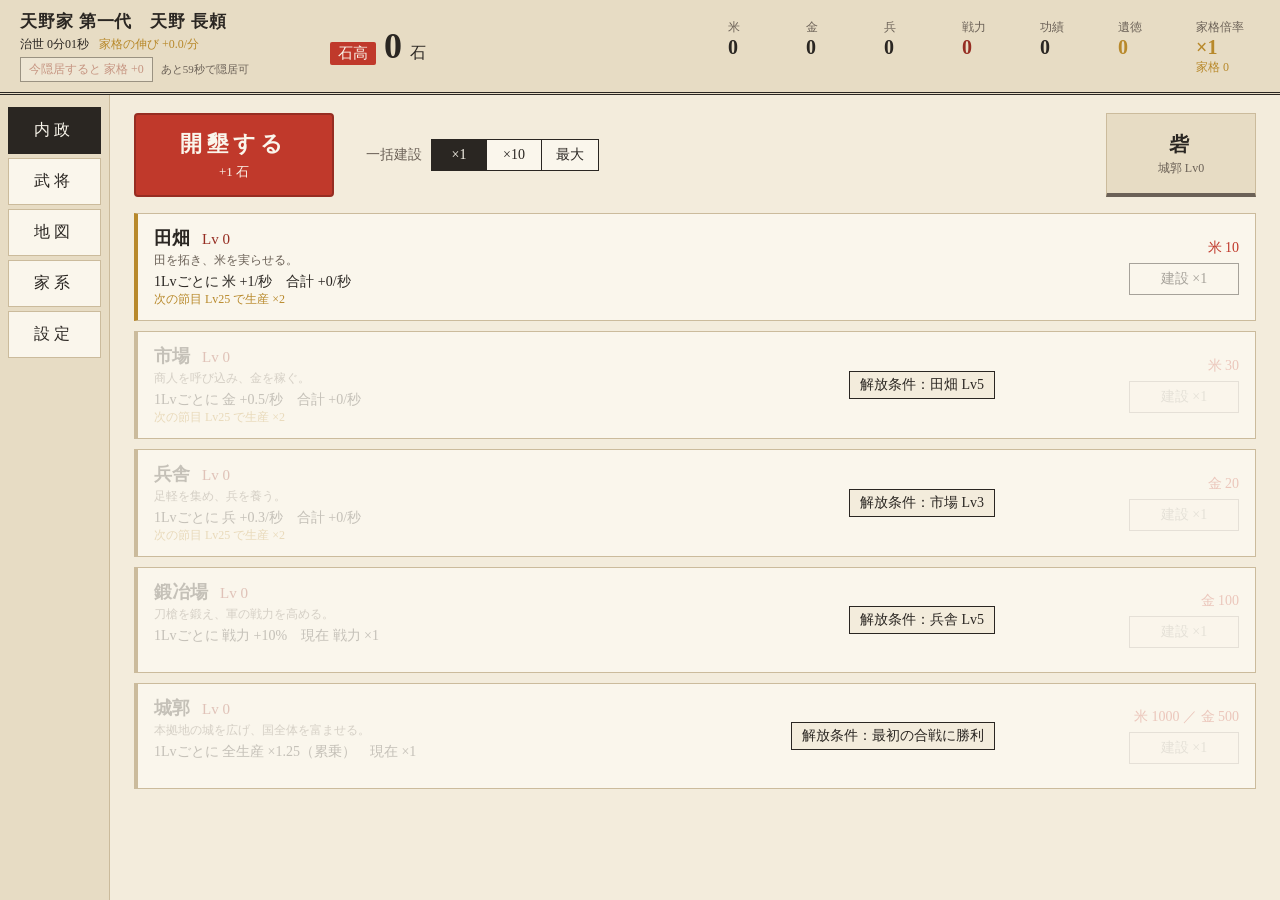
==== index.html @ 06a8c5bd "ステップ4c：遺徳と家訓ツリー、セーブの書き出し・読み込み - 戦の勝利で遺徳が貯まる（城を落とす・防衛に成功・ボスを倒す。秘伝の書で ×1.5） - 家訓16種（内政・軍事・人材・家督・自動化・軍略" ====
<!DOCTYPE html>
<html lang="ja">
<head>
  <meta charset="UTF-8">
  <meta name="viewport" content="width=device-width, initial-scale=1">
  <title>戦国インクリメンタル</title>
  <link rel="stylesheet" href="css/style.css">
</head>
<body>
  <header id="header">
    <div class="header-house">
      <div class="house-line">
        <span id="house-title" class="house-title"></span>
        <span id="lord-trait" class="lord-trait"></span>
      </div>
      <div class="reign-line">
        <span id="reign-text" class="reign-text"></span>
        <span id="growth-text" class="growth-text"></span>
      </div>
      <div class="retire-line">
        <button id="retire-button" class="btn btn-small retire-button">隠居する</button>
        <span id="retire-chance" class="retire-chance hidden">隠居の好機</span>
        <span id="save-status" class="save-status"></span>
      </div>
    </div>

    <div class="header-kokudaka">
      <span class="label">石高</span>
      <span id="kokudaka-value" class="kokudaka-value">0</span>
      <span class="unit">石</span>
    </div>

    <div class="header-resources">
      <div class="res" data-res="rice">
        <span class="res-name">米</span>
        <span class="res-value" id="res-rice">0</span>
        <span class="res-rate" id="rate-rice"></span>
      </div>
      <div class="res" data-res="gold">
        <span class="res-name">金</span>
        <span class="res-value" id="res-gold">0</span>
        <span class="res-rate" id="rate-gold"></span>
      </div>
      <div class="res" data-res="troops">
        <span class="res-name">兵</span>
        <span class="res-value" id="res-troops">0</span>
        <span class="res-rate" id="rate-troops"></span>
      </div>
      <div class="res" data-res="power">
        <span class="res-name">戦力</span>
        <span class="res-value" id="power-value">0</span>
      </div>
      <div class="res" data-res="merit">
        <span class="res-name">功績</span>
        <span class="res-value" id="merit-value">0</span>
      </div>
      <div class="res" data-res="virtue" title="戦の勝利で貯まる。家系タブの家訓に使う">
        <span class="res-name">遺徳</span>
        <span class="res-value" id="virtue-value">0</span>
      </div>
      <div class="res" data-res="prestige">
        <span class="res-name">家格倍率</span>
        <span class="res-value" id="prestige-value">×1</span>
        <span class="res-rate" id="prestige-total"></span>
      </div>
    </div>
  </header>

  <!-- 侵攻の警告（どのタブでも表示。押すと地図へ） -->
  <div id="invasion-alert" class="invasion-alert hidden" role="alert">
    <span id="invasion-alert-text"></span>
    <span class="invasion-alert-go">地図を開く ›</span>
  </div>

  <div id="layout">
    <nav id="tabs">
      <button class="tab active" data-tab="domestic">内政</button>
      <button class="tab" data-tab="generals">武将</button>
      <button class="tab" data-tab="map">地図</button>
      <button class="tab" data-tab="lineage">家系</button>
      <button class="tab" data-tab="settings">設定</button>
    </nav>

    <main id="main">
      <section id="tab-domestic" class="tab-panel active">
        <div class="domestic-top">
          <div class="click-area">
            <button id="click-button" class="click-button">
              <span class="click-label">開墾する</span>
              <span id="click-amount" class="click-amount"></span>
            </button>
          </div>
          <div class="bulk-area">
            <span class="bulk-label">一括建設</span>
            <div id="bulk-buttons" class="bulk-buttons"></div>
            <label id="auto-build" class="auto-build hidden">
              <input type="checkbox" id="auto-build-check"> 自動普請
            </label>
          </div>
          <!-- 城の画像（ステップ6で画像に差し替え。今はダミー） -->
          <div id="castle-image" class="castle-image" data-look="0">
            <span id="castle-look" class="castle-look">砦</span>
            <span id="castle-level" class="castle-level">城郭 Lv0</span>
          </div>
        </div>
        <div id="facility-list" class="facility-list"></div>
      </section>

      <section id="tab-generals" class="tab-panel">
        <div class="generals-top">
          <div class="recruit-area">
            <button id="recruit-button" class="btn recruit-button">武将を登用する</button>
            <div id="recruit-cost" class="recruit-cost"></div>
          </div>
          <div class="generals-summary">
            <div>配下 <span id="general-count">0</span>人（内政担当 <span id="domestic-count">0</span>人）</div>
            <div>内政補正 <span id="domestic-mult" class="domestic-mult">×1</span><span class="note">（米・金・兵の生産すべてにかかる）</span></div>
          </div>
        </div>
        <div id="general-list" class="general-list"></div>
        <div id="general-empty" class="general-empty">まだ武将がいません。金を貯めて登用しましょう。</div>
      </section>

      <section id="tab-map" class="tab-panel">
        <div class="map-layout">
          <div class="map-column">
            <div class="map-header">
              <span id="map-title" class="map-title"></span>
              <span id="map-hint" class="map-hint"></span>
              <span id="heirloom-line" class="heirloom-line"></span>
            </div>
            <div class="map-frame">
              <svg id="map-svg" class="map-svg" xmlns="http://www.w3.org/2000/svg"></svg>
            </div>
            <div id="far-powers" class="far-powers"></div>
            <div id="pacified-maps" class="pacified-maps hidden"></div>
          </div>

          <aside class="map-side">
            <div id="battle-list" class="battle-list"></div>

            <h3>部隊編成</h3>
            <div class="side-row"><span id="origin-label">本拠地の待機兵</span> <span id="standby-troops" class="side-value">0</span> 人</div>
            <div class="side-row">
              <label for="form-troops">兵数</label>
              <span id="form-troops-value" class="side-value">0</span> 人
            </div>
            <input type="range" id="form-troops" class="form-troops" min="0" max="0" step="1" value="0">
            <div class="form-quick">
              <button class="btn btn-small" data-ratio="0.25">1/4</button>
              <button class="btn btn-small" data-ratio="0.5">半数</button>
              <button class="btn btn-small" data-ratio="1">全軍</button>
            </div>
            <div class="side-row">
              <label for="form-general">武将</label>
              <select id="form-general" class="form-general"></select>
            </div>
            <div class="side-row">部隊の戦力 <span id="form-power" class="side-value power-text">0</span></div>
            <div id="order-status" class="order-status"></div>
            <button id="order-cancel" class="btn btn-small">選択を取り消す</button>

            <div id="recover-box" class="recover-box hidden">
              <h3>旧領</h3>
              <div id="recover-info" class="note"></div>
              <button id="recover-button" class="btn recover-button">旧領を一括回復</button>
            </div>

            <h3>出陣中の部隊 <span id="unit-count" class="unit-count"></span></h3>
            <div id="unit-list" class="unit-list"></div>
            <div id="unit-empty" class="note">出陣中の部隊はありません。</div>
          </aside>
        </div>
      </section>

      <section id="tab-lineage" class="tab-panel">
        <div class="lineage-top">
          <div class="lineage-stat">
            <span class="label">累計家格</span>
            <span id="lineage-prestige" class="lineage-big">0</span>
          </div>
          <div class="lineage-stat">
            <span class="label">家格倍率</span>
            <span id="lineage-mult" class="lineage-big">×1</span>
            <span class="note">（全生産にかかる）</span>
          </div>
          <div class="lineage-stat">
            <span class="label">今継承すると</span>
            <span id="lineage-gain" class="lineage-big">家格 +0</span>
          </div>
          <div class="lineage-stat">
            <span class="label">遺徳の残り</span>
            <span id="lineage-virtue" class="lineage-big">0</span>
            <button id="open-precepts" class="btn precept-open">家訓を開く</button>
          </div>
        </div>

        <h3>歴代当主</h3>
        <table class="lineage-table">
          <thead>
            <tr><th>代</th><th>当主</th><th>特性</th><th>その代の石高</th><th>得た家格</th><th>得た遺徳</th><th>治世</th></tr>
          </thead>
          <tbody id="lineage-rows"></tbody>
        </table>

        <h3>家宝</h3>
        <div id="heirloom-list" class="heirloom-list"></div>
      </section>

      <section id="tab-settings" class="tab-panel">
        <h2>設定</h2>
        <div class="settings-row">
          <button id="save-button" class="btn">今すぐセーブ</button>
          <span class="note">10秒ごとに自動でセーブされます。</span>
        </div>
        <div class="settings-row">
          <button id="reset-button" class="btn btn-danger">データ削除</button>
          <span class="note">セーブデータを消して最初からやり直します。</span>
        </div>

        <h3 class="settings-heading">セーブの書き出し・読み込み</h3>
        <div class="note">別のPCへ移すときは、ここで書き出した文字列を、移した先の「読み込み」に貼り付けてください。</div>
        <div class="transfer">
          <div class="transfer-col">
            <div class="settings-row">
              <button id="export-button" class="btn">書き出す</button>
              <button id="export-copy" class="btn" disabled>コピー</button>
              <span id="export-status" class="note"></span>
            </div>
            <textarea id="export-text" class="save-text" readonly placeholder="「書き出す」を押すと、ここにセーブの文字列が出ます"></textarea>
          </div>
          <div class="transfer-col">
            <div class="settings-row">
              <button id="import-button" class="btn">読み込む</button>
              <span id="import-status" class="note"></span>
            </div>
            <textarea id="import-text" class="save-text" placeholder="書き出した文字列をここに貼り付けて「読み込む」を押してください（今の進行は上書きされます）"></textarea>
          </div>
        </div>
        <div id="dev-tools" class="dev-tools hidden">
          <h3>開発用</h3>
          <div class="settings-row">
            <button id="dev-reset-map" class="btn">地図をリセット</button>
            <span class="note">敵城をすべて元に戻します。施設・資源・武将はそのままで、守備兵と出陣中の兵は本拠地の待機兵に戻ります。</span>
          </div>
          <div class="settings-row">
            <button id="dev-allow-retire" class="btn">すぐ隠居できるようにする</button>
            <span class="note">治世を60秒まで進めます（家督継承をすぐ試すためのボタンです）。</span>
          </div>
          <div class="settings-row">
            <button id="dev-clear-stage" class="btn">次の段階へ</button>
            <span class="note">今の段階のボスを倒したことにします（家宝も手に入ります）。</span>
          </div>
          <div class="settings-row">
            <button id="dev-add-virtue" class="btn">遺徳 +100</button>
            <span class="note">家訓をすぐ試すためのボタンです。</span>
          </div>
          <div class="settings-row">
            <button id="dev-invade" class="btn">今すぐ侵攻させる</button>
            <span id="dev-invade-note" class="note">次の侵攻を待たずに、敵を攻めてこさせます。</span>
          </div>
        </div>
      </section>
    </main>
  </div>

  <!-- 合戦結果 -->
  <div id="result-modal" class="modal hidden">
    <div class="modal-box">
      <div id="result-image" class="battle-image large">合戦</div>
      <h2 id="result-title" class="result-title"></h2>
      <div id="result-body" class="result-body"></div>
      <button id="result-close" class="btn result-close">閉じる</button>
    </div>
  </div>

  <!-- 家訓（家系タブから開く。継承画面では継承の中に同じものを出す） -->
  <div id="precept-modal" class="modal hidden">
    <div class="modal-box precept-box">
      <h2 class="succession-title">家訓</h2>
      <div id="precept-body"></div>
      <div class="precept-foot"><button id="precept-close" class="btn">閉じる</button></div>
    </div>
  </div>

  <!-- 家督継承 -->
  <div id="succession-modal" class="modal succession hidden">
    <div class="modal-box succession-box">
      <div id="succession-body"></div>
    </div>
  </div>

  <script src="js/config.js"></script>
  <script src="js/data.js"></script>
  <script src="js/format.js"></script>
  <script src="js/state.js"></script>
  <script src="js/systems.js"></script>
  <script src="js/ui.js"></script>
  <script src="js/main.js"></script>
</body>
</html>
---- css/style.css ----
:root {
  --paper: #f3ecdc;        /* 生成り */
  --paper-dark: #e7dcc4;
  --paper-light: #faf6ec;
  --ink: #2a2622;          /* 墨 */
  --ink-soft: #6b6157;
  --vermilion: #c0392b;    /* 朱 */
  --vermilion-dark: #962d22;
  --gold: #b8892b;         /* 金 */
  --line: #cbbb9c;
  --font: "Yu Mincho", "YuMincho", "Hiragino Mincho ProN", "Hiragino Mincho Pro", serif;
}

* { box-sizing: border-box; }

html, body {
  margin: 0;
  height: 100%;
}

body {
  min-width: 1024px;
  min-height: 600px;
  background: var(--paper);
  color: var(--ink);
  font-family: var(--font);
  font-size: 15px;
  display: flex;
  flex-direction: column;
  overflow: hidden;
  user-select: none;
}

button {
  font-family: inherit;
  color: inherit;
}

/* ---- ヘッダー ---- */
#header {
  display: flex;
  align-items: center;
  gap: 20px;
  padding: 10px 20px;
  background: var(--paper-dark);
  border-bottom: 3px double var(--ink);
  flex-shrink: 0;
}

.header-house { width: 290px; flex-shrink: 0; }
.house-line { display: flex; align-items: baseline; gap: 6px; white-space: nowrap; }
.house-title { font-size: 17px; font-weight: bold; letter-spacing: 0.05em; }
.lord-trait {
  font-size: 11px;
  padding: 1px 6px;
  background: var(--gold);
  color: var(--paper-light);
}
.lord-trait.hidden { display: none; }
.reign-line { display: flex; align-items: baseline; gap: 10px; margin: 3px 0 4px; font-size: 12px; white-space: nowrap; }
.reign-text { font-variant-numeric: tabular-nums; }
.growth-text { color: var(--gold); font-variant-numeric: tabular-nums; }
.retire-line { display: flex; align-items: center; gap: 8px; }
.retire-button { border-color: var(--vermilion-dark); color: var(--vermilion-dark); }
.retire-button:disabled { opacity: 0.55; }
/* 隠居の好機：金色に光らせる（光の層の opacity だけを点滅させる） */
.retire-button { position: relative; }
.retire-button.chance {
  background: var(--gold);
  border-color: var(--gold);
  color: var(--paper-light);
}
.retire-button.chance::after {
  content: '';
  position: absolute;
  inset: -2px;
  box-shadow: 0 0 10px 3px rgba(184, 137, 43, 0.9);
  pointer-events: none;
  animation: chance-glow 1s ease-in-out infinite alternate;
}
@keyframes chance-glow {
  from { opacity: 0.2; }
  to { opacity: 1; }
}
.retire-chance { font-size: 11px; color: var(--ink-soft); white-space: nowrap; }
.retire-chance.is-chance { color: var(--gold); font-weight: bold; font-size: 12px; }
.retire-chance.hidden { display: none; }
.save-status { font-size: 11px; color: var(--ink-soft); white-space: nowrap; }

.header-kokudaka {
  display: flex;
  align-items: baseline;
  gap: 8px;
  min-width: 180px;
}
.header-kokudaka .label {
  font-size: 15px;
  color: var(--paper-light);
  background: var(--vermilion);
  padding: 2px 8px;
  border-radius: 2px;
}
.kokudaka-value {
  font-size: 36px;
  font-weight: bold;
  color: var(--ink);
  font-variant-numeric: tabular-nums;
}
.header-kokudaka .unit { font-size: 16px; }

.header-resources {
  display: flex;
  gap: 14px;
  margin-left: auto;
}
.res {
  display: flex;
  flex-direction: column;
  min-width: 64px;
}
.res[data-res="prestige"] .res-value { color: var(--gold); }
.res[data-res="virtue"] .res-value { color: var(--gold); }
.res-name { font-size: 12px; color: var(--ink-soft); }
.res-value { font-size: 20px; font-weight: bold; font-variant-numeric: tabular-nums; }
.res-rate { font-size: 12px; color: var(--gold); height: 15px; }
.res[data-res="power"] .res-value { color: var(--vermilion-dark); }

/* ---- レイアウト ---- */
#layout {
  display: flex;
  flex: 1;
  min-height: 0;
}

#tabs {
  width: 110px;
  flex-shrink: 0;
  display: flex;
  flex-direction: column;
  gap: 4px;
  padding: 12px 8px;
  border-right: 1px solid var(--line);
  background: var(--paper-dark);
}

.tab {
  padding: 12px 0;
  font-size: 16px;
  letter-spacing: 0.3em;
  border: 1px solid var(--line);
  background: var(--paper-light);
  cursor: pointer;
}
.tab:hover:not(:disabled) { border-color: var(--ink); }
.tab.active {
  background: var(--ink);
  color: var(--paper-light);
  border-color: var(--ink);
}
.tab:disabled { opacity: 0.4; cursor: default; }

#main {
  flex: 1;
  overflow-y: auto;
  padding: 18px 24px;
}

.tab-panel { display: none; }
.tab-panel.active { display: block; }

/* ---- 共通ボタン ---- */
.btn {
  padding: 6px 14px;
  border: 1px solid var(--ink);
  background: var(--paper-light);
  cursor: pointer;
  font-size: 14px;
}
.btn:hover:not(:disabled) { background: #fff; }
.btn:disabled { opacity: 0.4; cursor: default; }
.btn-danger { border-color: var(--vermilion); color: var(--vermilion); }

/* ---- 内政 ---- */
.domestic-top {
  display: flex;
  align-items: center;
  gap: 32px;
  margin-bottom: 16px;
}

.click-button {
  position: relative;
  width: 200px;
  height: 84px;
  border: 2px solid var(--vermilion-dark);
  background: var(--vermilion);
  color: var(--paper-light);
  border-radius: 4px;
  cursor: pointer;
  display: flex;
  flex-direction: column;
  align-items: center;
  justify-content: center;
  gap: 4px;
  transition: transform 0.05s;
}
.click-button:active { transform: scale(0.96); }
.click-label { font-size: 22px; font-weight: bold; letter-spacing: 0.2em; }
.click-amount { font-size: 13px; }

.float-text {
  position: absolute;
  top: 10px;
  color: var(--gold);
  font-weight: bold;
  font-size: 18px;
  pointer-events: none;
  text-shadow: 0 0 2px var(--paper-light);
  animation: float-up 0.8s ease-out forwards;
}
@keyframes float-up {
  from { transform: translateY(0); opacity: 1; }
  to { transform: translateY(-50px); opacity: 0; }
}

.bulk-area { display: flex; align-items: center; gap: 10px; }
.bulk-label { font-size: 14px; color: var(--ink-soft); }
.bulk-buttons { display: flex; }
.bulk-button { min-width: 56px; margin-left: -1px; }
.bulk-button.active { background: var(--ink); color: var(--paper-light); }

.facility-list {
  display: flex;
  flex-direction: column;
  gap: 10px;
}

.facility {
  position: relative;
  display: flex;
  align-items: center;
  gap: 16px;
  padding: 12px 16px;
  background: var(--paper-light);
  border: 1px solid var(--line);
  border-left: 4px solid var(--gold);
}

.facility-info { flex: 1; min-width: 0; }
.facility-head { display: flex; align-items: baseline; gap: 12px; }
.facility-name { font-size: 18px; font-weight: bold; }
.facility-level { font-size: 15px; color: var(--vermilion-dark); }
.facility-desc { font-size: 12px; color: var(--ink-soft); margin: 2px 0 4px; }
.facility-effect { font-size: 14px; }
.facility-milestone { font-size: 12px; color: var(--gold); min-height: 15px; }

.facility-action {
  width: 220px;
  flex-shrink: 0;
  display: flex;
  flex-direction: column;
  align-items: flex-end;
  gap: 6px;
}
.facility-cost { font-size: 14px; font-variant-numeric: tabular-nums; }
.facility-cost.short { color: var(--vermilion); }
.build-button { min-width: 110px; }

.facility-lock { display: none; }
.facility.locked { border-left-color: var(--line); }
.facility.locked > .facility-info,
.facility.locked > .facility-action { opacity: 0.25; }
.facility.locked .facility-lock {
  display: block;
  position: absolute;
  right: 260px;
  top: 50%;
  transform: translateY(-50%);
  font-size: 14px;
  color: var(--ink);
  background: var(--paper);
  border: 1px solid var(--ink);
  padding: 4px 10px;
}

/* ---- 武将 ---- */
.generals-top {
  display: flex;
  align-items: center;
  gap: 32px;
  margin-bottom: 16px;
}
.recruit-area {
  display: flex;
  flex-direction: column;
  align-items: center;
  gap: 6px;
}
.recruit-button {
  width: 200px;
  height: 56px;
  font-size: 18px;
  font-weight: bold;
  letter-spacing: 0.1em;
  border: 2px solid var(--vermilion-dark);
  background: var(--vermilion);
  color: var(--paper-light);
}
.recruit-button:hover:not(:disabled) { background: var(--vermilion-dark); }
.recruit-cost { font-size: 14px; }
.recruit-cost.short { color: var(--vermilion); }

.generals-summary { font-size: 15px; line-height: 1.8; }
.domestic-mult { font-size: 20px; font-weight: bold; color: var(--gold); margin: 0 6px; }

.general-list {
  display: grid;
  grid-template-columns: repeat(auto-fill, minmax(340px, 1fr));
  gap: 10px;
}
.general-empty { color: var(--ink-soft); padding: 20px 0; }
.hidden { display: none; }

.general-card {
  display: flex;
  gap: 12px;
  padding: 10px 12px;
  background: var(--paper-light);
  border: 1px solid var(--line);
  border-left: 4px solid var(--line);
}
.general-card.is-new { animation: card-in 0.3s ease-out; }
@keyframes card-in {
  from { opacity: 0; transform: translateY(6px); }
  to { opacity: 1; transform: translateY(0); }
}
.general-card.rarity-good { border-left-color: var(--gold); }
.general-card.rarity-great { border-left-color: var(--vermilion); background: #fdf3e6; }

.portrait {
  width: 64px;
  height: 80px;
  flex-shrink: 0;
  display: flex;
  align-items: center;
  justify-content: center;
  background: var(--paper-dark);
  border: 1px solid var(--line);
  color: var(--ink-soft);
  font-size: 12px;
}

.general-body { flex: 1; min-width: 0; }
.general-head { display: flex; align-items: baseline; gap: 6px; flex-wrap: wrap; }
.general-name { font-size: 17px; font-weight: bold; }
.epithet { font-size: 13px; color: var(--vermilion-dark); }
.rarity-badge {
  font-size: 11px;
  padding: 1px 6px;
  border: 1px solid var(--ink-soft);
  color: var(--ink-soft);
}
.rarity-good .rarity-badge { border-color: var(--gold); color: var(--paper-light); background: var(--gold); }
.rarity-great .rarity-badge { border-color: var(--vermilion); color: var(--paper-light); background: var(--vermilion); }

.general-stats { display: flex; gap: 12px; margin: 6px 0; font-size: 13px; }
.stat-name { color: var(--ink-soft); margin-right: 3px; }
.stat-value { font-weight: bold; font-variant-numeric: tabular-nums; }
.stat-key .stat-value { color: var(--gold); }

.assign-buttons { display: flex; }
.assign-button { font-size: 13px; padding: 3px 10px; margin-right: -1px; }
.assign-button.active { background: var(--ink); color: var(--paper-light); }
.general-effect { font-size: 12px; color: var(--gold); min-height: 15px; margin-top: 4px; }
.general-option { display: flex; align-items: center; gap: 6px; margin-top: 6px; font-size: 13px; }
.general-option-label { color: var(--ink-soft); flex-shrink: 0; }
.general-select {
  flex: 1;
  min-width: 0;
  font-family: inherit;
  font-size: 13px;
  padding: 2px;
  background: #fff;
  border: 1px solid var(--line);
}
.general-status { font-size: 12px; color: var(--vermilion-dark); }
.general-status:empty { display: none; }

/* ---- 地図 ---- */
:root {
  --ally: #c0392b;         /* 自領：朱 */
  --enemy: #34405a;        /* 敵：藍墨 */
  --fog: #b9b2a3;
  --road: #8a7a5c;
  --river: #a9c3c9;
}

.map-layout {
  display: flex;
  gap: 16px;
  align-items: flex-start;
}
.map-column { flex: 1; min-width: 0; }

.map-header {
  display: flex;
  align-items: baseline;
  gap: 16px;
  margin-bottom: 6px;
}
.map-title { font-size: 18px; font-weight: bold; letter-spacing: 0.1em; }
.map-hint { font-size: 14px; color: var(--vermilion-dark); }
.heirloom-line { margin-left: auto; font-size: 13px; color: var(--gold); font-weight: bold; }

.pacified-maps { display: flex; flex-wrap: wrap; gap: 10px; margin-top: 10px; }
.pacified-maps.hidden, .far-powers.hidden { display: none; }
.pacified-item { width: 180px; }
.pacified-svg {
  display: block;
  width: 100%;
  height: auto;
  background: var(--paper-light);
  border: 1px solid var(--line);
  opacity: 0.85;
}
.pacified-node { fill: var(--ally); stroke: var(--vermilion-dark); stroke-width: 4; }
.pacified-label { font-size: 12px; color: var(--ink-soft); text-align: center; margin-top: 2px; }

.map-frame {
  background: var(--paper-light);
  border: 1px solid var(--line);
  box-shadow: inset 0 0 40px rgba(120, 100, 60, 0.12);
}
.map-svg { display: block; width: 100%; height: auto; }

.river { fill: none; stroke: var(--river); stroke-width: 14; stroke-linecap: round; opacity: 0.6; }
.mountain { fill: #d8ccb2; stroke: #b8a988; stroke-width: 2; }

.road { stroke: var(--road); stroke-width: 5; stroke-linecap: round; }
.road.road-own { stroke: var(--ally); opacity: 0.6; }
.road.road-fog { stroke-dasharray: 6 10; opacity: 0.45; }
.road.hidden { display: none; }

.node { cursor: pointer; }
.node-ring { fill: none; stroke: transparent; stroke-width: 4; }
.node-body { fill: var(--enemy); stroke: var(--ink); stroke-width: 2; }
.node-glyph {
  fill: var(--paper-light);
  font-size: 22px;
  font-weight: bold;
  text-anchor: middle;
  pointer-events: none;
}
.node-label {
  fill: var(--ink);
  font-size: 17px;
  font-weight: bold;
  text-anchor: middle;
  paint-order: stroke;
  stroke: var(--paper-light);
  stroke-width: 4;
  pointer-events: none;
}
.node-sub {
  fill: var(--ink-soft);
  font-size: 14px;
  text-anchor: middle;
  paint-order: stroke;
  stroke: var(--paper-light);
  stroke-width: 4;
  pointer-events: none;
}

.node.own .node-body { fill: var(--ally); stroke: var(--vermilion-dark); }
.node.boss .node-body { stroke: var(--gold); stroke-width: 4; }
.node.boss .node-sub { fill: var(--vermilion-dark); }
.node.fog { cursor: default; }
.node.fog .node-body { fill: var(--fog); stroke: var(--fog); opacity: 0.7; }
.node.fog .node-glyph { fill: #f3efe6; }

.node.origin .node-ring { stroke: var(--gold); }
.node.targetable .node-ring {
  stroke: var(--vermilion);
  stroke-dasharray: 8 6;
  animation: target-blink 1s ease-in-out infinite alternate;
}
@keyframes target-blink {
  from { opacity: 1; }
  to { opacity: 0.25; }
}
.node:not(.fog):hover .node-body { filter: brightness(1.15); }

.map-unit {
  transition: transform 0.1s linear;
  pointer-events: none;
}
.unit-pole { stroke: var(--ink); stroke-width: 2; }
.unit-banner { fill: var(--ally); stroke: var(--vermilion-dark); stroke-width: 1.5; }
.unit-text {
  fill: var(--paper-light);
  font-size: 14px;
  font-weight: bold;
  text-anchor: middle;
}
.unit-dot { fill: var(--ink); }
.map-unit.returning .unit-banner { fill: #8c6f6a; }

.far-powers {
  margin-top: 10px;
  padding: 8px 12px;
  background: #3a3530;
  color: #cfc6b4;
  font-size: 12px;
  line-height: 1.9;
}
.far-row { display: flex; gap: 12px; }
.far-stage { flex-shrink: 0; width: 120px; color: #9d9381; }
.far-list { display: flex; flex-wrap: wrap; gap: 4px 14px; }
.far-item.boss .far-name { color: #d9a25a; }
.far-troops { margin-left: 4px; color: #e7dcc4; font-weight: bold; }

.map-side {
  width: 260px;
  flex-shrink: 0;
  padding: 12px 14px;
  background: var(--paper-light);
  border: 1px solid var(--line);
  font-size: 14px;
}
.map-side h3 {
  margin: 0 0 8px;
  font-size: 15px;
  border-bottom: 1px solid var(--line);
  padding-bottom: 4px;
}
.map-side h3:not(:first-child) { margin-top: 16px; }
.side-row { margin: 6px 0; display: flex; align-items: baseline; gap: 6px; }
.side-value { font-weight: bold; font-size: 16px; font-variant-numeric: tabular-nums; }
.power-text { color: var(--vermilion-dark); }
.form-troops { width: 100%; accent-color: var(--vermilion); }
.form-quick { display: flex; gap: 4px; margin-bottom: 4px; }
.form-general {
  flex: 1;
  min-width: 0;
  font-family: inherit;
  font-size: 13px;
  padding: 2px;
  background: #fff;
  border: 1px solid var(--line);
}
.btn-small { font-size: 12px; padding: 3px 8px; }
.order-status { min-height: 18px; font-size: 13px; color: var(--vermilion-dark); margin: 4px 0; }

.unit-count { font-size: 13px; font-weight: normal; color: var(--ink-soft); }
.unit-list { display: flex; flex-direction: column; gap: 8px; }
.unit-row {
  padding: 6px 8px;
  border: 1px solid var(--line);
  border-left: 3px solid var(--ally);
  background: #fff;
  font-size: 13px;
}
.unit-row-head { display: flex; justify-content: space-between; gap: 6px; }
.unit-row-name { font-weight: bold; }
.unit-row-power { color: var(--vermilion-dark); }
.unit-row-route, .unit-row-leader { color: var(--ink-soft); }
.unit-row-status { margin: 2px 0 4px; }

/* ---- 城の画像（ダミー） ---- */
.castle-image {
  margin-left: auto;
  width: 150px;
  height: 84px;
  display: flex;
  flex-direction: column;
  align-items: center;
  justify-content: center;
  gap: 2px;
  background: var(--paper-dark);
  border: 1px solid var(--line);
  border-bottom: 4px solid var(--ink-soft);
}
.castle-image[data-look="1"] { border-bottom-color: var(--gold); }
.castle-image[data-look="2"] { border-bottom-color: var(--vermilion); }
.castle-image[data-look="3"] { border-bottom-color: var(--vermilion-dark); background: #ecdcc0; }
.castle-look { font-size: 20px; font-weight: bold; letter-spacing: 0.2em; }
.castle-level { font-size: 12px; color: var(--ink-soft); }

/* ---- 攻城戦 ---- */
.node.sieging .node-ring {
  stroke: var(--gold);
  stroke-width: 6;
  animation: target-blink 0.5s ease-in-out infinite alternate;
}

.battle-list { display: flex; flex-direction: column; gap: 8px; }
.battle-list:not(:empty) { margin-bottom: 14px; }
.battle-card {
  padding: 8px 10px;
  background: #fff;
  border: 2px solid var(--vermilion);
}
.battle-card.boss { border-color: var(--gold); }
.battle-head { display: flex; gap: 8px; align-items: center; margin-bottom: 6px; }
.battle-image {
  width: 52px;
  height: 36px;
  flex-shrink: 0;
  display: flex;
  align-items: center;
  justify-content: center;
  background: var(--ink);
  color: var(--paper-light);
  font-size: 12px;
}
.battle-image.large { width: 100%; height: 120px; font-size: 22px; letter-spacing: 0.3em; margin-bottom: 12px; }
.battle-name { font-weight: bold; font-size: 15px; }
.battle-buffs { font-size: 12px; color: var(--vermilion-dark); min-height: 15px; }

.bar-row { display: flex; align-items: center; gap: 6px; margin: 3px 0; font-size: 12px; }
.bar-label { width: 26px; flex-shrink: 0; }
.bar-track { flex: 1; height: 10px; background: var(--paper-dark); overflow: hidden; }
.bar-fill {
  height: 100%;
  transform-origin: left center;
  transition: transform 0.1s linear;
}
.bar-own .bar-fill { background: var(--ally); }
.bar-enemy .bar-fill { background: var(--enemy); }
.bar-value { width: 52px; text-align: right; font-variant-numeric: tabular-nums; font-weight: bold; }

.command-buttons { display: grid; grid-template-columns: repeat(4, 1fr); gap: 4px; margin-top: 6px; }
.command-button { font-size: 12px; padding: 4px 0; }
.command-charge:not(:disabled) { border-color: var(--vermilion); color: var(--vermilion-dark); }
.command-retreat { color: var(--ink-soft); }

.battle-card.battle-defense { border-color: var(--enemy); }
.battle-card.battle-field { border-color: var(--gold); }
.battle-defense .battle-image { background: var(--enemy); }

/* ---- 敵の侵攻 ---- */
.invasion-alert {
  flex-shrink: 0;
  display: flex;
  align-items: center;
  justify-content: center;
  gap: 16px;
  padding: 6px 16px;
  background: var(--vermilion);
  color: var(--paper-light);
  font-size: 15px;
  font-weight: bold;
  letter-spacing: 0.05em;
  cursor: pointer;
  animation: alert-pulse 0.8s ease-in-out infinite alternate;
}
.invasion-alert.hidden { display: none; }
.invasion-alert-go { font-size: 13px; font-weight: normal; opacity: 0.85; }
@keyframes alert-pulse {
  from { opacity: 1; }
  to { opacity: 0.75; }
}

.invasion-arrow {
  stroke: var(--vermilion);
  stroke-width: 6;
  stroke-dasharray: 14 8;
  opacity: 0.8;
  pointer-events: none;
  animation: arrow-flow 0.6s linear infinite;
}
@keyframes arrow-flow {
  from { opacity: 0.9; }
  to { opacity: 0.5; }
}
.invasion-arrowhead { fill: var(--vermilion); }
.invasion-label {
  fill: var(--vermilion-dark);
  font-size: 15px;
  font-weight: bold;
  text-anchor: middle;
  paint-order: stroke;
  stroke: var(--paper-light);
  stroke-width: 4;
  pointer-events: none;
}
.map-invader {
  transition: transform 0.1s linear;
  pointer-events: none;
}
.map-invader .unit-banner { fill: var(--enemy); stroke: var(--ink); }

.node.invaded .node-ring {
  stroke: var(--vermilion);
  stroke-width: 6;
  animation: target-blink 0.4s ease-in-out infinite alternate;
}
.node.reinforce-target .node-ring {
  stroke: var(--gold);
  stroke-dasharray: 4 6;
  animation: target-blink 1s ease-in-out infinite alternate;
}

/* ---- モーダル ---- */
.modal {
  position: fixed;
  inset: 0;
  background: rgba(30, 25, 20, 0.45);
  display: flex;
  align-items: center;
  justify-content: center;
  z-index: 10;
}
.modal.hidden { display: none; }
.modal-box {
  width: 380px;
  padding: 18px 22px;
  background: var(--paper-light);
  border: 3px double var(--ink);
  animation: modal-in 0.2s ease-out;
}
@keyframes modal-in {
  from { opacity: 0; transform: scale(0.95); }
  to { opacity: 1; transform: scale(1); }
}
.result-title { margin: 0 0 10px; font-size: 20px; color: var(--vermilion-dark); }
.modal-box.defeat .result-title { color: var(--enemy); }
.result-row { display: flex; gap: 12px; padding: 3px 0; border-bottom: 1px dotted var(--line); }
.result-key { width: 80px; color: var(--ink-soft); flex-shrink: 0; }
.result-close { display: block; margin: 14px auto 0; min-width: 120px; }

/* ---- 家督継承 ---- */
.modal.succession { z-index: 20; background: rgba(20, 16, 12, 0.7); }
.succession-box { width: 620px; max-width: calc(100vw - 32px); padding: 22px 28px; }
.succession-step { font-size: 12px; color: var(--ink-soft); letter-spacing: 0.2em; margin-bottom: 8px; }
.succession-head { display: flex; gap: 16px; align-items: center; margin-bottom: 10px; }
.succession-gen { font-size: 14px; color: var(--ink-soft); }
.succession-title { margin: 2px 0 10px; font-size: 21px; color: var(--vermilion-dark); }
.succession-rows { margin: 6px 0 10px; }
.succession-rows .result-key { width: 110px; }
.succession-note { margin: 8px 0 14px; }
.succession-next { display: block; margin: 12px auto 0; min-width: 180px; font-size: 15px; padding: 8px 18px;
  border-color: var(--vermilion-dark); background: var(--vermilion); color: var(--paper-light); }
.succession-next:hover:not(:disabled) { background: var(--vermilion-dark); }
.succession-nav { display: flex; justify-content: space-between; align-items: center; margin-top: 12px; }
.succession-nav .succession-next { margin: 0; }
.portrait.large { width: 88px; height: 110px; }

.heir-list { display: grid; grid-template-columns: repeat(auto-fit, minmax(160px, 1fr)); gap: 10px; }
.heir-card {
  display: flex;
  flex-direction: column;
  align-items: center;
  gap: 4px;
  padding: 12px 8px;
  background: #fff;
  border: 2px solid var(--line);
  cursor: pointer;
  font-family: inherit;
  color: inherit;
}
.heir-card:hover { border-color: var(--ink-soft); }
.heir-card.chosen { border-color: var(--vermilion); background: #fdf3e6; }
.heir-card.wise { box-shadow: inset 0 0 0 2px var(--gold); }
.heir-name { font-size: 16px; font-weight: bold; margin-top: 4px; }
.heir-trait { font-size: 14px; color: var(--vermilion-dark); font-weight: bold; }
.heir-desc { font-size: 12px; color: var(--ink-soft); min-height: 32px; text-align: center; }

.ceremony { display: flex; align-items: center; justify-content: center; gap: 18px; margin: 8px 0 14px; }
.ceremony-person { display: flex; flex-direction: column; align-items: center; gap: 6px; }
.ceremony-person.prev { opacity: 0.6; }
.ceremony-caption { font-size: 13px; }
.ceremony-arrow { font-size: 28px; color: var(--gold); }
.ceremony-title { text-align: center; margin: 4px 0; font-size: 24px; letter-spacing: 0.15em; color: var(--vermilion-dark); }
.ceremony-prestige { text-align: center; font-size: 16px; color: var(--gold); font-weight: bold; }

/* 特性の格 */
.trait-block { display: flex; flex-direction: column; gap: 4px; width: 100%; }
.trait-row { padding: 3px 4px; border-top: 1px dotted var(--line); }
.trait-stars { color: var(--gold); letter-spacing: -1px; }
.trait-grade-name { font-size: 11px; margin-left: 4px; padding: 0 4px; border: 1px solid var(--gold); color: var(--gold); }
.trait-row.grade-4 .trait-grade-name, .trait-row.grade-5 .trait-grade-name { background: var(--gold); color: var(--paper-light); }
.heir-card.rare { border-color: var(--gold); box-shadow: 0 0 0 2px var(--gold), 0 0 14px rgba(184, 137, 43, 0.45); }
.heir-card.legendary { background: #fff7e3; box-shadow: 0 0 0 3px var(--vermilion), 0 0 18px rgba(192, 57, 43, 0.4); }
.heir-card.rare.chosen, .heir-card.legendary.chosen { border-color: var(--vermilion); }
.lord-trait.rare { background: var(--vermilion); }
.ceremony-traits { font-size: 12px; color: var(--vermilion-dark); }
.ceremony-retainers { text-align: center; font-size: 13px; color: var(--ink-soft); margin-top: 6px; }

/* 譜代家臣 */
.retainer-list { display: grid; grid-template-columns: repeat(auto-fill, minmax(260px, 1fr)); gap: 8px;
  max-height: 300px; overflow-y: auto; margin: 8px 0; }
.retainer-card {
  text-align: left;
  padding: 8px 10px;
  background: #fff;
  border: 2px solid var(--line);
  cursor: pointer;
  font-family: inherit;
  color: inherit;
}
.retainer-card.chosen { border-color: var(--vermilion); background: #fdf3e6; }
.retainer-card:disabled { opacity: 0.45; cursor: default; }
.retainer-head { display: flex; align-items: baseline; gap: 6px; }
.retainer-stats { font-size: 12px; color: var(--ink-soft); margin-top: 3px; }
.fudai-badge { font-size: 11px; padding: 1px 6px; background: var(--ink); color: var(--paper-light); }

/* 旧領 */
.node.former .node-body { stroke: var(--gold); stroke-dasharray: 5 3; stroke-width: 3; }
.recover-box { margin-top: 16px; }
.recover-box.hidden { display: none; }
.recover-button { width: 100%; margin-top: 6px; border-color: var(--gold); }
.recover-button:not(:disabled) { background: #fbf3e2; }

/* ---- 家系 ---- */
#tab-lineage h3 { font-size: 16px; margin: 18px 0 8px; border-bottom: 1px solid var(--line); padding-bottom: 4px; }
.lineage-top { display: flex; gap: 32px; flex-wrap: wrap; }
.lineage-stat { display: flex; align-items: baseline; gap: 8px; }
.lineage-stat .label { font-size: 13px; color: var(--ink-soft); }
.lineage-big { font-size: 24px; font-weight: bold; color: var(--gold); }
.lineage-table { width: 100%; border-collapse: collapse; font-size: 14px; background: var(--paper-light); }
.lineage-table th, .lineage-table td { padding: 5px 8px; border-bottom: 1px solid var(--line); text-align: left; white-space: nowrap; }
.lineage-table th { font-size: 12px; color: var(--ink-soft); font-weight: normal; background: var(--paper-dark); }
.lineage-table td:nth-child(4), .lineage-table td:nth-child(5) { font-variant-numeric: tabular-nums; }
.lineage-table tr.current td { color: var(--vermilion-dark); font-weight: bold; }
.heirloom-list { display: grid; grid-template-columns: repeat(auto-fill, minmax(200px, 1fr)); gap: 8px; }
.heirloom-item { padding: 8px 10px; border: 1px dashed var(--line); color: var(--ink-soft); }
.heirloom-item.owned { border: 1px solid var(--gold); background: #fbf3e2; color: var(--ink); }
.heirloom-name { font-weight: bold; }
.heirloom-desc { font-size: 12px; }

/* ---- 設定 ---- */
#tab-settings h2 { margin-top: 0; font-size: 20px; }
.settings-row {
  display: flex;
  align-items: center;
  gap: 14px;
  margin-bottom: 12px;
}
.note { font-size: 13px; color: var(--ink-soft); }
.dev-tools { margin-top: 24px; padding-top: 8px; border-top: 1px dashed var(--line); }
.dev-tools h3 { font-size: 15px; color: var(--ink-soft); margin: 0 0 10px; }

/* ---- 家訓 ---- */
.precept-open { margin-left: 6px; border-color: var(--gold); }
.precept-box { width: 980px; max-width: calc(100vw - 32px); max-height: calc(100vh - 32px); overflow-y: auto; }
.succession-box.wide { width: 980px; max-height: calc(100vh - 32px); overflow-y: auto; }
.succession-precepts { margin: 8px 0; }
.precept-head { display: flex; align-items: baseline; gap: 14px; flex-wrap: wrap; margin-bottom: 8px; }
.precept-virtue { font-size: 18px; font-weight: bold; color: var(--gold); white-space: nowrap; }
.precept-grid { display: grid; grid-template-columns: repeat(3, minmax(0, 1fr)); gap: 10px; }
.precept-branch { padding: 6px; background: var(--paper); border: 1px solid var(--line); }
.precept-branch-name { font-size: 13px; letter-spacing: 0.3em; color: var(--ink-soft); border-bottom: 1px solid var(--line);
  margin-bottom: 6px; padding-bottom: 2px; }
.precept-card { padding: 6px 8px; margin-bottom: 6px; background: #fff; border: 1px solid var(--line); border-left: 3px solid var(--line); }
.precept-card.learned { border-left-color: var(--gold); background: #fffaf0; }
.precept-card.locked { opacity: 0.45; }
.precept-top { display: flex; justify-content: space-between; align-items: baseline; gap: 6px; }
.precept-name { font-weight: bold; }
.precept-level { font-size: 12px; color: var(--ink-soft); white-space: nowrap; }
.precept-now { font-size: 12px; color: var(--vermilion-dark); }
.precept-next, .precept-req { font-size: 12px; color: var(--ink-soft); }
.precept-learn { margin-top: 4px; width: 100%; }

/* 自動普請 */
.auto-build { display: flex; align-items: center; gap: 4px; font-size: 14px; margin-left: 8px; cursor: pointer; }
.auto-build.hidden { display: none; }

/* セーブの書き出し・読み込み */
.settings-heading { font-size: 16px; margin: 24px 0 6px; border-bottom: 1px solid var(--line); padding-bottom: 4px; }
.transfer { display: flex; gap: 16px; margin-top: 10px; }
.transfer-col { flex: 1; min-width: 0; }
.save-text { width: 100%; height: 110px; resize: vertical; font-family: monospace; font-size: 11px;
  background: var(--paper-light); border: 1px solid var(--line); color: var(--ink); user-select: text; word-break: break-all; }
/* 家訓の画面は縦に長いので、進む・閉じるボタンを下に貼り付けておく */
.succession-box.wide .succession-nav { position: sticky; bottom: -22px; margin: 12px -28px -22px; padding: 10px 28px;
  background: var(--paper-light); border-top: 1px solid var(--line); }
.precept-foot { position: sticky; bottom: -18px; margin: 12px -22px -18px; padding: 10px 22px; text-align: center;
  background: var(--paper-light); border-top: 1px solid var(--line); }
.precept-foot .btn { min-width: 120px; }

/* 幅が狭いとき（1024px など）はヘッダーを詰める */
@media (max-width: 1200px) {
  #header { gap: 14px; padding: 10px 16px; }
  .header-kokudaka { min-width: 150px; }
  .header-resources { gap: 8px; }
  .res { min-width: 54px; }
}
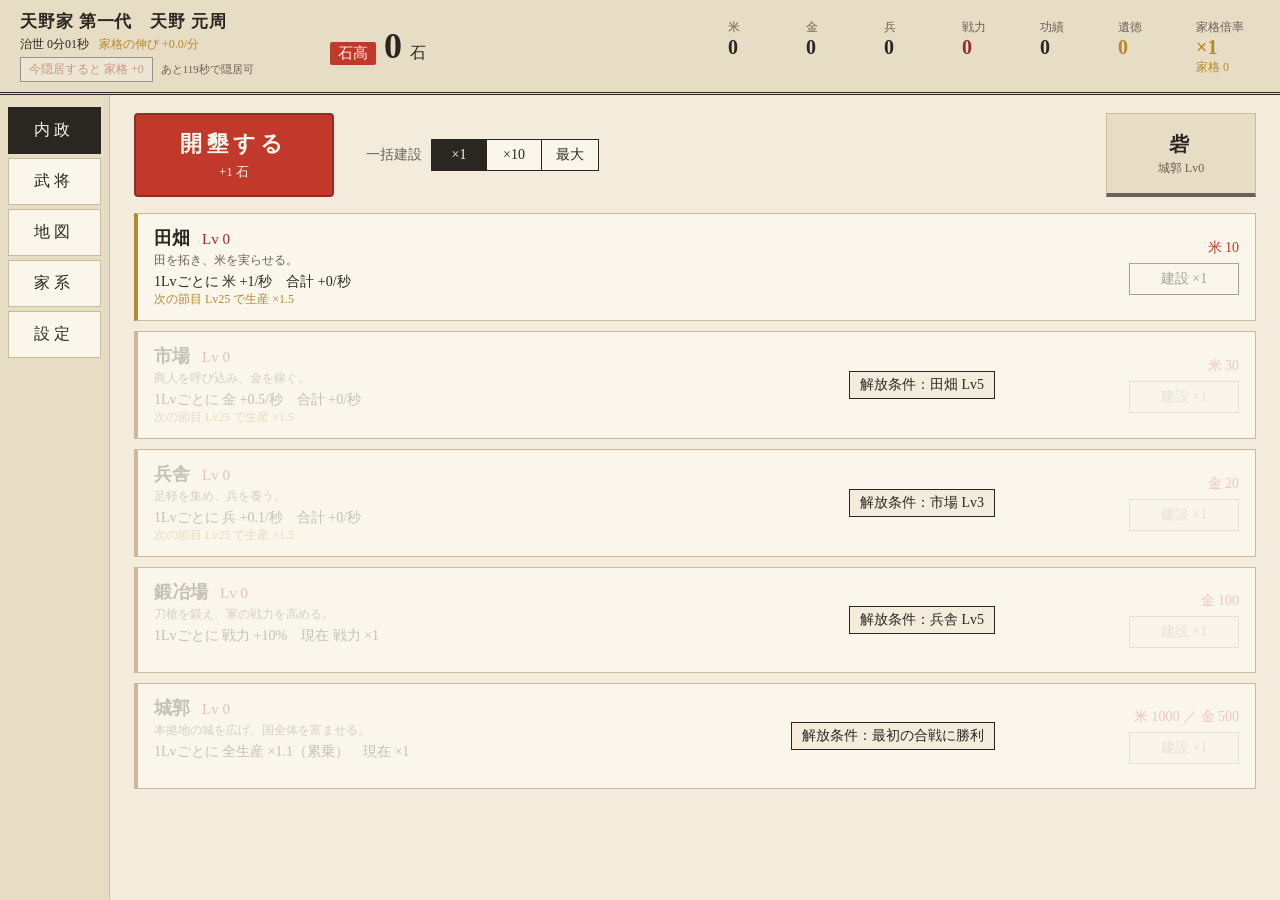
==== commit 561888f7: "合戦の損害を戦力の比で決まる式に、隠居は120秒から、数値を案A2に - 損害：自軍 = 敵戦力 × 0.12 ÷ 自軍1人あたり戦力、敵 = 自軍戦力 × 0.2 ÷ 敵1人あたり戦力（攻城・防衛・" ====
--- a/index.html
+++ b/index.html
@@ -244,7 +244,7 @@
           </div>
           <div class="settings-row">
             <button id="dev-allow-retire" class="btn">すぐ隠居できるようにする</button>
-            <span class="note">治世を60秒まで進めます（家督継承をすぐ試すためのボタンです）。</span>
+            <span class="note">治世を120秒まで進めます（家督継承をすぐ試すためのボタンです）。</span>
           </div>
           <div class="settings-row">
             <button id="dev-clear-stage" class="btn">次の段階へ</button>
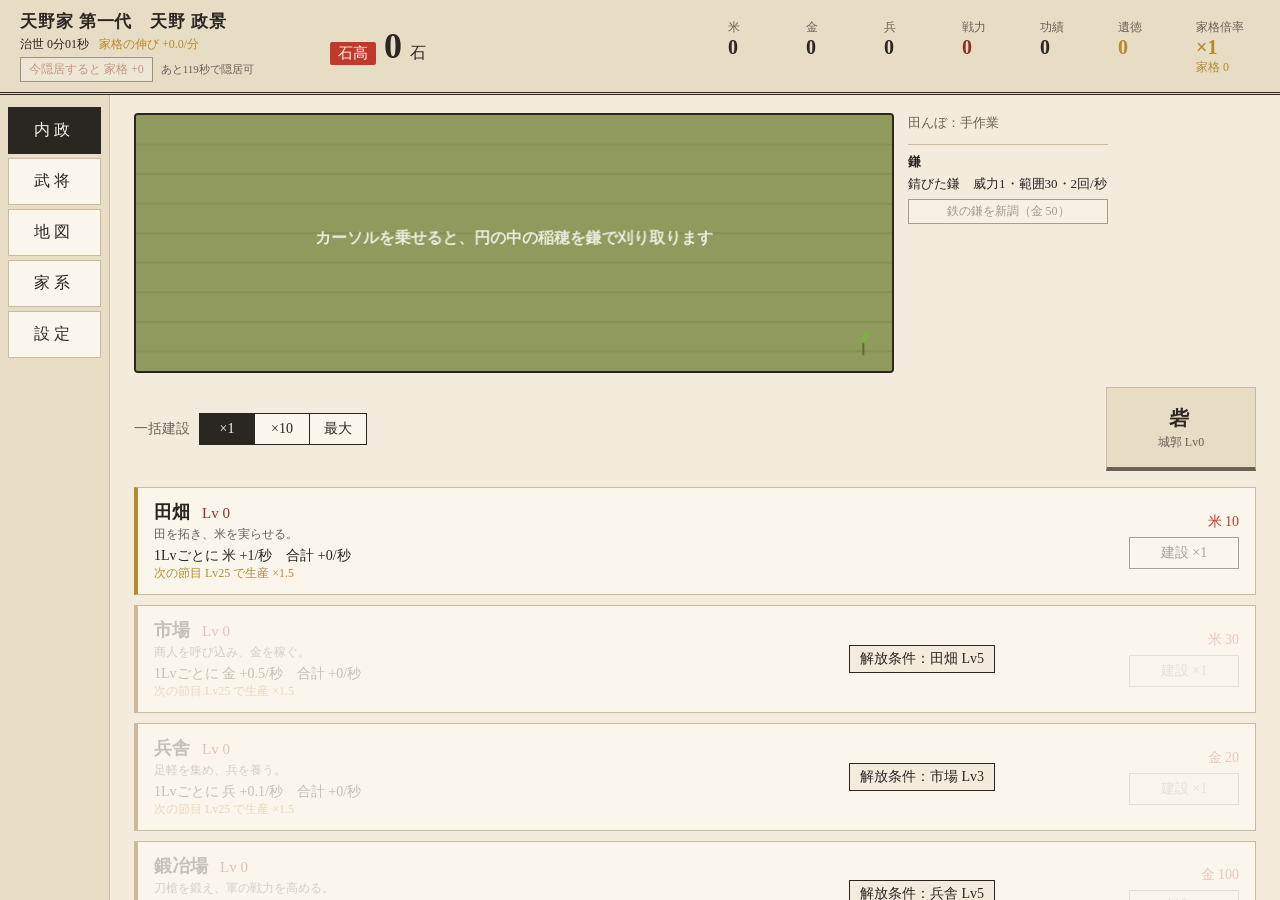
==== commit 0b561e87: "ステップ4d：稲刈りと金山 - 内政タブの上に作業画面（Canvas 760×260）。カーソルの周りの円の中を、鎌・ツルハシが一定間隔で自動で打つ - 稲刈り：青い穂→黄色い穂→黄金の穂と実る（×0" ====
--- a/index.html
+++ b/index.html
@@ -83,13 +83,30 @@
 
     <main id="main">
       <section id="tab-domestic" class="tab-panel active">
+        <!-- 稲刈りと金山の作業画面（workview.js が描く）-->
+        <div class="work-panel">
+          <canvas id="work-canvas" class="work-canvas"></canvas>
+          <div class="work-side">
+            <div id="work-switch" class="work-switch hidden">
+              <button id="work-view-rice" class="btn btn-small">田んぼ</button>
+              <button id="work-view-mine" class="btn btn-small">金山</button>
+            </div>
+            <div class="work-status">
+              <div id="work-status-rice"></div>
+              <div id="work-status-mine" class="hidden"></div>
+            </div>
+            <div class="work-tool">
+              <div class="work-tool-head"><span id="work-tool-label" class="work-tool-label">鎌</span></div>
+              <div id="work-tool-name" class="work-tool-name"></div>
+              <button id="work-tool-buy" class="btn btn-small work-tool-buy"></button>
+            </div>
+            <div id="work-mine-box" class="work-mine-box hidden">
+              <div id="work-depth" class="work-depth"></div>
+              <button id="work-blast" class="btn btn-small work-blast"></button>
+            </div>
+          </div>
+        </div>
         <div class="domestic-top">
-          <div class="click-area">
-            <button id="click-button" class="click-button">
-              <span class="click-label">開墾する</span>
-              <span id="click-amount" class="click-amount"></span>
-            </button>
-          </div>
           <div class="bulk-area">
             <span class="bulk-label">一括建設</span>
             <div id="bulk-buttons" class="bulk-buttons"></div>
@@ -294,6 +311,8 @@
   <script src="js/format.js"></script>
   <script src="js/state.js"></script>
   <script src="js/systems.js"></script>
+  <script src="js/work.js"></script>
+  <script src="js/workview.js"></script>
   <script src="js/ui.js"></script>
   <script src="js/main.js"></script>
 </body>
--- a/css/style.css
+++ b/css/style.css
@@ -188,40 +188,42 @@
   margin-bottom: 16px;
 }
 
-.click-button {
-  position: relative;
-  width: 200px;
-  height: 84px;
-  border: 2px solid var(--vermilion-dark);
-  background: var(--vermilion);
-  color: var(--paper-light);
+/* 稲刈りと金山の作業画面（Canvas は 760×260。狭い画面では縮める）*/
+.work-panel {
+  display: flex;
+  gap: 14px;
+  align-items: flex-start;
+  margin-bottom: 14px;
+}
+.work-canvas {
+  display: block;
+  flex: 0 1 760px;
+  min-width: 0;
+  width: 100%;
+  max-width: 760px;
+  aspect-ratio: 760 / 260;
+  border: 2px solid var(--ink);
   border-radius: 4px;
-  cursor: pointer;
+  background: #8f9a5c;
+  cursor: crosshair;
+}
+.work-side {
+  flex: 0 0 200px;
   display: flex;
   flex-direction: column;
-  align-items: center;
-  justify-content: center;
-  gap: 4px;
-  transition: transform 0.05s;
-}
-.click-button:active { transform: scale(0.96); }
-.click-label { font-size: 22px; font-weight: bold; letter-spacing: 0.2em; }
-.click-amount { font-size: 13px; }
-
-.float-text {
-  position: absolute;
-  top: 10px;
-  color: var(--gold);
-  font-weight: bold;
-  font-size: 18px;
-  pointer-events: none;
-  text-shadow: 0 0 2px var(--paper-light);
-  animation: float-up 0.8s ease-out forwards;
-}
-@keyframes float-up {
-  from { transform: translateY(0); opacity: 1; }
-  to { transform: translateY(-50px); opacity: 0; }
-}
+  gap: 10px;
+  font-size: 13px;
+}
+.work-switch { display: flex; }
+.work-switch .btn { flex: 1; margin-left: -1px; }
+.work-switch .btn.active { background: var(--ink); color: var(--paper-light); }
+.work-status { color: var(--ink-soft); line-height: 1.6; }
+.work-tool { border-top: 1px solid var(--line); padding-top: 8px; }
+.work-tool-label { font-weight: bold; }
+.work-tool-name { margin: 4px 0 6px; }
+.work-tool-buy, .work-blast { width: 100%; }
+.work-mine-box { border-top: 1px solid var(--line); padding-top: 8px; }
+.work-depth { margin-bottom: 6px; }
 
 .bulk-area { display: flex; align-items: center; gap: 10px; }
 .bulk-label { font-size: 14px; color: var(--ink-soft); }
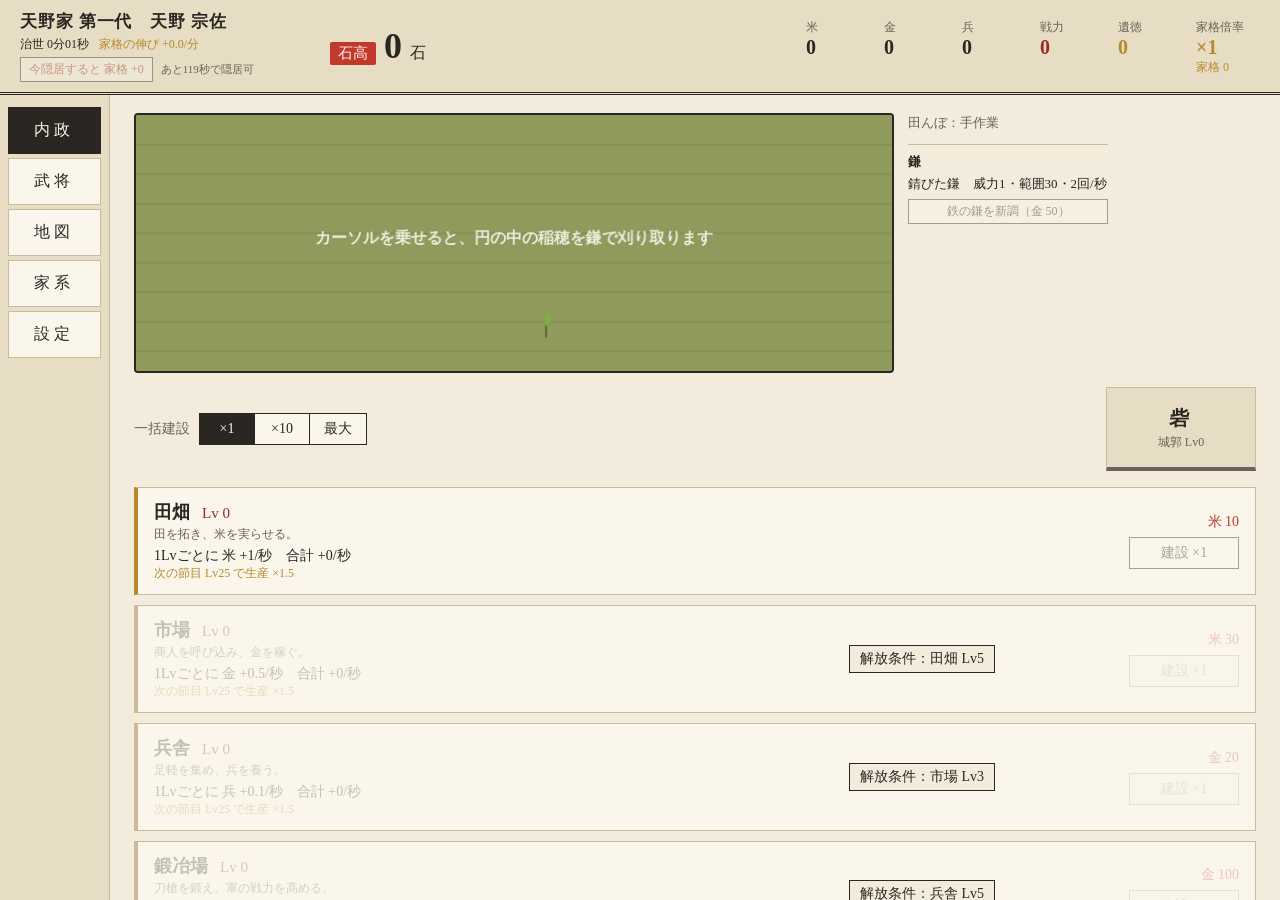
==== commit 1e0b9c3e: "ステップ5：イベントとエンディング、功績の廃止、ヘッダーの重なりを修正 - イベント5種（旅の商人・縁談・一揆・同盟の誘い・謀反の噂）。1周に一度、選ぶまで時間を止める - 天下統一でエンディング（総" ====
--- a/index.html
+++ b/index.html
@@ -50,10 +50,6 @@
         <span class="res-name">戦力</span>
         <span class="res-value" id="power-value">0</span>
       </div>
-      <div class="res" data-res="merit">
-        <span class="res-name">功績</span>
-        <span class="res-value" id="merit-value">0</span>
-      </div>
       <div class="res" data-res="virtue" title="戦の勝利で貯まる。家系タブの家訓に使う">
         <span class="res-name">遺徳</span>
         <span class="res-value" id="virtue-value">0</span>
@@ -211,6 +207,18 @@
           </div>
         </div>
 
+        <div id="unified-box" class="unified-box hidden">
+          <span id="unified-text"></span>
+          <button id="open-ending" class="btn btn-small">エンディングを見る・新たな周回</button>
+        </div>
+        <div id="cycle-box" class="cycle-box hidden">
+          <h3>周回の記録</h3>
+          <table class="lineage-table">
+            <thead><tr><th>周</th><th>天下統一までの時間</th><th>代数</th><th>最大石高</th></tr></thead>
+            <tbody id="cycle-rows"></tbody>
+          </table>
+        </div>
+
         <h3>歴代当主</h3>
         <table class="lineage-table">
           <thead>
@@ -256,6 +264,11 @@
         <div id="dev-tools" class="dev-tools hidden">
           <h3>開発用</h3>
           <div class="settings-row">
+            <span class="dev-speed-label">速度</span>
+            <div id="dev-speed-buttons" class="bulk-buttons"></div>
+            <span class="note">ゲームの時間の進む速さです（保存されません。再読み込みで ×1 に戻ります）。</span>
+          </div>
+          <div class="settings-row">
             <button id="dev-reset-map" class="btn">地図をリセット</button>
             <span class="note">敵城をすべて元に戻します。施設・資源・武将はそのままで、守備兵と出陣中の兵は本拠地の待機兵に戻ります。</span>
           </div>
@@ -296,6 +309,43 @@
       <h2 class="succession-title">家訓</h2>
       <div id="precept-body"></div>
       <div class="precept-foot"><button id="precept-close" class="btn">閉じる</button></div>
+    </div>
+  </div>
+
+  <!-- イベント（選ぶまで時間が止まる） -->
+  <div id="event-modal" class="modal event-modal hidden">
+    <div class="modal-box event-box">
+      <div class="battle-image large event-image">出来事</div>
+      <h2 id="event-title" class="result-title"></h2>
+      <p id="event-text" class="event-text"></p>
+      <div id="event-choices" class="event-choices">
+        <button id="event-choice-0" class="btn event-choice"><span class="event-choice-label"></span><span class="event-choice-desc"></span></button>
+        <button id="event-choice-1" class="btn event-choice"><span class="event-choice-label"></span><span class="event-choice-desc"></span></button>
+      </div>
+      <div id="event-result" class="event-result hidden">
+        <p id="event-result-text"></p>
+        <button id="event-close" class="btn result-close">閉じる</button>
+      </div>
+    </div>
+  </div>
+
+  <!-- エンディング（天下統一） -->
+  <div id="ending-modal" class="modal ending-modal hidden">
+    <div class="modal-box ending-box">
+      <!-- ステップ6で ending.webp に差し替え -->
+      <div class="battle-image large ending-image">天下統一</div>
+      <h2 class="ending-title">天下統一</h2>
+      <p id="ending-text" class="ending-text"></p>
+      <table class="ending-stats">
+        <tr><th>総プレイ時間</th><td id="ending-time"></td></tr>
+        <tr><th>継承した代数</th><td id="ending-generations"></td></tr>
+        <tr><th>最大石高</th><td id="ending-kokudaka"></td></tr>
+      </table>
+      <p class="note">新たな周回では、家格・家宝・歴代の当主・地図をリセットして、第一代から始めます。家訓と遺徳の残りは引き継ぎます。</p>
+      <div class="ending-buttons">
+        <button id="ending-new-cycle" class="btn ending-new">新たな周回を始める</button>
+        <button id="ending-close" class="btn">このまま続ける</button>
+      </div>
     </div>
   </div>
 
--- a/css/style.css
+++ b/css/style.css
@@ -886,5 +886,38 @@
   #header { gap: 14px; padding: 10px 16px; }
   .header-kokudaka { min-width: 150px; }
   .header-resources { gap: 8px; }
-  .res { min-width: 54px; }
-}
+  /* 数値が6文字（例：9999.9・1234万）でも隣の欄に重ならないよう、字を小さくして縮ませない */
+  .res { min-width: 50px; flex-shrink: 0; }
+  .res-value { font-size: 17px; }
+  .kokudaka-value { font-size: 28px; }
+}
+
+/* ---- イベント（合戦結果より手前。継承画面より奥） ---- */
+.modal.event-modal { z-index: 15; background: rgba(20, 16, 12, 0.6); }
+.event-box { width: 440px; }
+.event-image { background: var(--vermilion-dark); }
+.event-text { margin: 0 0 14px; line-height: 1.7; }
+.event-choices { display: flex; flex-direction: column; gap: 8px; }
+.event-choices.hidden, .event-result.hidden { display: none; }
+.event-choice { display: flex; flex-direction: column; align-items: flex-start; gap: 3px; padding: 8px 12px; text-align: left; }
+.event-choice-label { font-size: 15px; font-weight: bold; }
+.event-choice-desc { font-size: 12px; color: var(--ink-soft); }
+.event-result p { margin: 0; padding: 10px 12px; background: var(--paper); border-left: 3px solid var(--gold); line-height: 1.6; }
+
+/* ---- エンディング ---- */
+.modal.ending-modal { z-index: 18; background: rgba(20, 16, 12, 0.75); }
+.ending-box { width: 520px; text-align: center; }
+.ending-image { height: 160px; background: var(--gold); font-size: 30px; }
+.ending-title { margin: 0 0 8px; font-size: 28px; letter-spacing: 0.4em; color: var(--vermilion-dark); }
+.ending-text { line-height: 1.7; margin: 0 0 12px; }
+.ending-stats { margin: 0 auto 10px; border-collapse: collapse; }
+.ending-stats th { text-align: left; font-weight: normal; color: var(--ink-soft); padding: 4px 16px 4px 0; }
+.ending-stats td { text-align: right; font-size: 18px; font-weight: bold; padding: 4px 0; font-variant-numeric: tabular-nums; }
+.ending-buttons { display: flex; gap: 10px; justify-content: center; margin-top: 12px; }
+.ending-new { background: var(--vermilion); border-color: var(--vermilion-dark); color: var(--paper-light); }
+
+/* 家系タブ：天下統一の記録と周回 */
+.unified-box { display: flex; align-items: center; gap: 12px; margin: 14px 0 0; padding: 8px 12px;
+  border: 1px solid var(--gold); background: var(--paper-light); color: var(--gold); font-weight: bold; }
+.unified-box.hidden, .cycle-box.hidden { display: none; }
+.dev-speed-label { font-size: 14px; color: var(--ink-soft); }
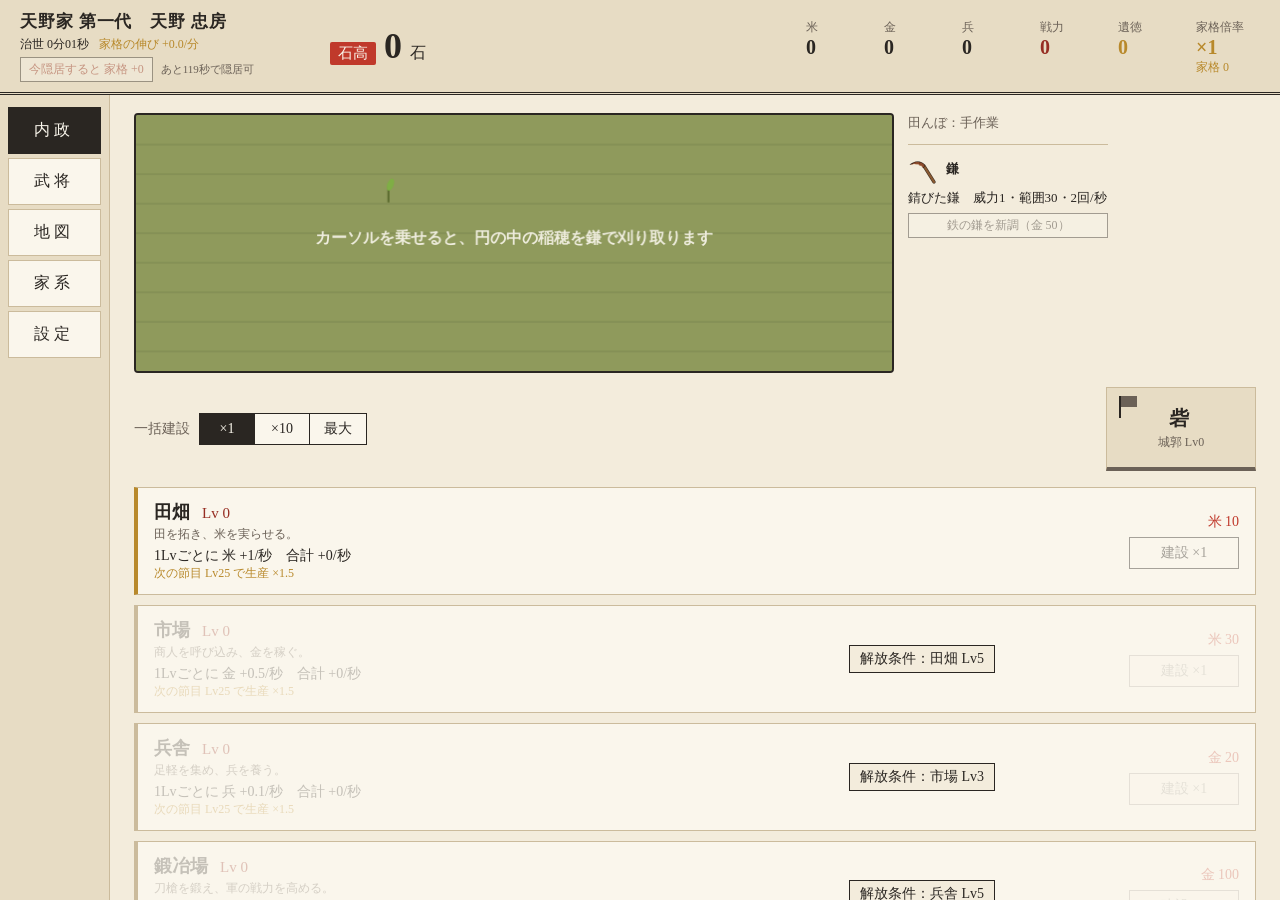
==== commit a74d5466: "ステップ6：画像と演出、画像の一覧、仕様書にステップ8〜10を追加 - assets/IMAGE_LIST.md：必要な画像72枚の一覧（ファイル名・大きさ・内容・使う画面） - js/images." ====
--- a/index.html
+++ b/index.html
@@ -92,7 +92,7 @@
               <div id="work-status-mine" class="hidden"></div>
             </div>
             <div class="work-tool">
-              <div class="work-tool-head"><span id="work-tool-label" class="work-tool-label">鎌</span></div>
+              <div class="work-tool-head"><span id="work-tool-icon" class="work-tool-icon"></span><span id="work-tool-label" class="work-tool-label">鎌</span></div>
               <div id="work-tool-name" class="work-tool-name"></div>
               <button id="work-tool-buy" class="btn btn-small work-tool-buy"></button>
             </div>
@@ -110,8 +110,9 @@
               <input type="checkbox" id="auto-build-check"> 自動普請
             </label>
           </div>
-          <!-- 城の画像（ステップ6で画像に差し替え。今はダミー） -->
+          <!-- 城の画像（castle_0〜3.webp があれば差し替え。なければ文字の仮の表示） -->
           <div id="castle-image" class="castle-image" data-look="0">
+            <span class="castle-flag"></span>
             <span id="castle-look" class="castle-look">砦</span>
             <span id="castle-level" class="castle-level">城郭 Lv0</span>
           </div>
@@ -315,7 +316,7 @@
   <!-- イベント（選ぶまで時間が止まる） -->
   <div id="event-modal" class="modal event-modal hidden">
     <div class="modal-box event-box">
-      <div class="battle-image large event-image">出来事</div>
+      <div id="event-image" class="battle-image large event-image">出来事</div>
       <h2 id="event-title" class="result-title"></h2>
       <p id="event-text" class="event-text"></p>
       <div id="event-choices" class="event-choices">
@@ -332,8 +333,8 @@
   <!-- エンディング（天下統一） -->
   <div id="ending-modal" class="modal ending-modal hidden">
     <div class="modal-box ending-box">
-      <!-- ステップ6で ending.webp に差し替え -->
-      <div class="battle-image large ending-image">天下統一</div>
+      <!-- ending.webp があれば差し替え -->
+      <div id="ending-image" class="battle-image large ending-image">天下統一</div>
       <h2 class="ending-title">天下統一</h2>
       <p id="ending-text" class="ending-text"></p>
       <table class="ending-stats">
@@ -359,6 +360,7 @@
   <script src="js/config.js"></script>
   <script src="js/data.js"></script>
   <script src="js/format.js"></script>
+  <script src="js/images.js"></script>
   <script src="js/state.js"></script>
   <script src="js/systems.js"></script>
   <script src="js/work.js"></script>
--- a/css/style.css
+++ b/css/style.css
@@ -205,7 +205,7 @@
   border: 2px solid var(--ink);
   border-radius: 4px;
   background: #8f9a5c;
-  cursor: crosshair;
+  cursor: none; /* OS のカーソルは隠し、道具の絵を出す（作業画面の外では元に戻る） */
 }
 .work-side {
   flex: 0 0 200px;
@@ -921,3 +921,284 @@
   border: 1px solid var(--gold); background: var(--paper-light); color: var(--gold); font-weight: bold; }
 .unified-box.hidden, .cycle-box.hidden { display: none; }
 .dev-speed-label { font-size: 14px; color: var(--ink-soft); }
+
+/* ================================================================
+   画像（assets/img/。ある画像だけ差し替わる。一覧は assets/IMAGE_LIST.md）
+   と演出（CSS の transform と opacity だけ）
+   ================================================================ */
+
+/* 画像を重ねた箱：仮の文字は透明にして、画像を箱いっぱいに出す */
+.has-img { position: relative; overflow: hidden; color: transparent !important; }
+.img-fill {
+  position: absolute;
+  inset: 0;
+  width: 100%;
+  height: 100%;
+  object-fit: cover;
+  pointer-events: none;
+}
+.heirloom-icon .img-fill { object-fit: contain; }
+
+/* 全体の背景（画像があるときだけ。文字が読めるよう、メインの領域に生成りを薄く重ねる） */
+body.has-bg { background-size: cover; background-position: center; }
+body.has-bg #main { background: rgba(243, 236, 220, 0.86); }
+body.has-bg #tabs { background: rgba(231, 220, 196, 0.9); }
+
+/* 地図の絵があるときは、仮の川と山を隠す */
+.has-map-img .map-decor { display: none; }
+
+/* ---- 作業画面の横：道具の小さな絵 ---- */
+.work-tool-head { display: flex; align-items: center; gap: 6px; }
+.work-tool-icon {
+  width: 32px;
+  height: 32px;
+  flex-shrink: 0;
+  background: center / contain no-repeat;
+}
+.work-tool-icon.flash { animation: tool-icon-flash 0.7s ease-out; }
+@keyframes tool-icon-flash {
+  0% { transform: scale(1.6) rotate(-20deg); opacity: 0.3; }
+  60% { transform: scale(0.9) rotate(4deg); opacity: 1; }
+  100% { transform: scale(1) rotate(0); opacity: 1; }
+}
+
+/* ---- 城（段階の変化） ---- */
+.castle-image { position: relative; }
+.castle-image .castle-look, .castle-image .castle-level { position: relative; z-index: 1; }
+/* 画像があるときは、レベルだけ下に帯で出す */
+.castle-image.has-img .castle-look { display: none; }
+.castle-image.has-img .castle-level {
+  position: absolute;
+  left: 0;
+  right: 0;
+  bottom: 0;
+  text-align: center;
+  color: var(--paper-light);
+  background: rgba(30, 25, 20, 0.55);
+}
+/* 仮の表示の小さな旗（なびく）。画像があれば出さない */
+.castle-flag {
+  position: absolute;
+  top: 8px;
+  left: 14px;
+  width: 16px;
+  height: 11px;
+  background: var(--vermilion);
+  transform-origin: left center;
+  animation: flag-wave 1.4s ease-in-out infinite alternate;
+}
+.castle-flag::before {
+  content: '';
+  position: absolute;
+  left: -2px;
+  top: 0;
+  width: 2px;
+  height: 22px;
+  background: var(--ink);
+}
+.castle-image.has-img .castle-flag { display: none; }
+.castle-image[data-look="0"] .castle-flag { background: var(--ink-soft); }
+/* 城が新しい段階になった瞬間：ふくらんで落ち着き、金色の光が広がって消える */
+.castle-image.castle-up { animation: castle-up 1.1s ease-out; }
+.castle-image::after {
+  content: '';
+  position: absolute;
+  inset: 0;
+  box-shadow: inset 0 0 0 3px var(--gold), 0 0 18px 4px rgba(184, 137, 43, 0.8);
+  opacity: 0;
+  pointer-events: none;
+}
+.castle-image.castle-up::after { animation: castle-glow 1.4s ease-out; }
+@keyframes castle-up {
+  0% { transform: scale(0.85); opacity: 0.2; }
+  45% { transform: scale(1.08); opacity: 1; }
+  70% { transform: scale(0.97); }
+  100% { transform: scale(1); }
+}
+@keyframes castle-glow {
+  0% { opacity: 0; }
+  30% { opacity: 1; }
+  100% { opacity: 0; }
+}
+
+@keyframes flag-wave {
+  from { transform: skewY(-6deg) scaleX(0.92); }
+  to { transform: skewY(5deg) scaleX(1); }
+}
+
+/* ---- 合戦の一枚絵 ---- */
+.battle-image { position: relative; overflow: hidden; }
+/* 合戦の絵の上で、敵味方の旗がなびく（画像の有無にかかわらず出す） */
+.battle-image.large::before, .battle-image.large::after, .battle-image.fighting::before {
+  content: '';
+  position: absolute;
+  z-index: 1;
+  width: 22px;
+  height: 30px;
+  bottom: 12%;
+  transform-origin: left center;
+  animation: flag-wave 1.1s ease-in-out infinite alternate;
+  border-left: 2px solid var(--ink);
+  pointer-events: none;
+}
+.battle-image.large::before { left: 8%; background: var(--vermilion); }
+.battle-image.large::after { right: 8%; background: var(--enemy); animation-delay: -0.5s; animation-duration: 1.3s; }
+.battle-image.fighting::before { width: 10px; height: 12px; left: 4px; top: 3px; bottom: auto; background: var(--vermilion); }
+/* イベント・エンディングの絵には旗を出さない */
+.event-image::before, .event-image::after, .ending-image::before { display: none; }
+/* 戦っている間：一枚絵が小さくゆれる */
+.battle-image.fighting { animation: battle-shake 0.5s ease-in-out infinite; }
+.battle-image.fighting .img-fill { transform: scale(1.12); }
+@keyframes battle-shake {
+  0%, 100% { transform: translate(0, 0); }
+  25% { transform: translate(-1px, 1px); }
+  50% { transform: translate(1px, -1px); }
+  75% { transform: translate(1px, 1px); }
+}
+/* 結果・イベントの一枚絵：ふわっと出て、ゆっくり寄る */
+.scene-in { animation: scene-fade 0.5s ease-out; }
+.scene-in .img-fill { animation: scene-zoom 6s ease-out forwards; }
+@keyframes scene-fade {
+  from { opacity: 0; transform: scale(1.04); }
+  to { opacity: 1; transform: scale(1); }
+}
+@keyframes scene-zoom {
+  from { transform: scale(1.12); }
+  to { transform: scale(1); }
+}
+/* 負け：絵を暗く沈ませ、旗は止める */
+.battle-image.scene-lose { background: #1e1a17; }
+.battle-image.scene-lose::before, .battle-image.scene-lose::after { animation: none; opacity: 0.5; }
+.scene-lose .img-fill { opacity: 0.55; }
+/* 騒ぎの出来事（一揆・謀反）：出たあとに大きくゆれる */
+.event-image.shaky.scene-in { animation: scene-fade 0.5s ease-out, event-shake 0.6s ease-in-out 0.4s 2; }
+@keyframes event-shake {
+  0%, 100% { transform: translateX(0); }
+  20% { transform: translateX(-5px) rotate(-0.5deg); }
+  40% { transform: translateX(4px) rotate(0.4deg); }
+  60% { transform: translateX(-3px); }
+  80% { transform: translateX(2px); }
+}
+.event-modal:not(.hidden) .event-choice { animation: choice-in 0.35s ease-out both; }
+.event-modal:not(.hidden) #event-choice-1 { animation-delay: 0.1s; }
+@keyframes choice-in {
+  from { opacity: 0; transform: translateY(8px); }
+  to { opacity: 1; transform: translateY(0); }
+}
+.event-result:not(.hidden) p { animation: choice-in 0.3s ease-out; }
+
+/* 大きな一枚絵は、画像があるときは横長の比率で出す（960×400。エンディングは 960×480）。
+   画面の高さが低いときは、高さを抑えて上下を切る（モーダルが画面からはみ出さないように） */
+.battle-image.large.has-img { width: 100%; height: auto; aspect-ratio: 960 / 400; max-height: 26vh; }
+.ending-image.has-img { width: 100%; height: auto; aspect-ratio: 960 / 480; max-height: 30vh; }
+.ending-box, .succession-box, .event-box { max-height: calc(100vh - 32px); overflow-y: auto; }
+
+/* 家宝 */
+.heirloom-item { display: flex; gap: 10px; align-items: center; }
+.heirloom-text { min-width: 0; }
+.heirloom-icon {
+  width: 44px;
+  height: 44px;
+  flex-shrink: 0;
+  display: flex;
+  align-items: center;
+  justify-content: center;
+  border: 1px solid var(--line);
+  background: var(--paper);
+  color: var(--ink-soft);
+  font-size: 13px;
+}
+.heirloom-item.owned .heirloom-icon { border-color: var(--gold); color: var(--gold); font-weight: bold; }
+.heirloom-icon.large { width: 64px; height: 64px; border-color: var(--gold); color: var(--gold); font-size: 15px; font-weight: bold; }
+.heirloom-get { display: flex; align-items: center; gap: 12px; margin-top: 10px; padding: 8px 10px;
+  background: #fbf3e2; border: 1px solid var(--gold); animation: heirloom-in 0.8s ease-out 0.3s both; }
+.heirloom-get-name { font-weight: bold; color: var(--gold); }
+@keyframes heirloom-in {
+  0% { opacity: 0; transform: scale(0.8); }
+  60% { opacity: 1; transform: scale(1.05); }
+  100% { opacity: 1; transform: scale(1); }
+}
+
+/* ---- 継承の場面 ---- */
+.succession-scene {
+  height: 90px;
+  margin: 0 0 12px;
+  display: flex;
+  align-items: center;
+  justify-content: center;
+  background: var(--ink);
+  color: var(--paper-light);
+  font-size: 20px;
+  letter-spacing: 0.4em;
+}
+.succession-scene.has-img { width: 100%; height: auto; aspect-ratio: 960 / 400; max-height: 22vh; }
+.succession-scene.short { height: 60px; }
+.succession-scene.short.has-img { aspect-ratio: 960 / 240; max-height: 14vh; }
+.fresh .succession-scene { animation: scene-fade 0.6s ease-out; }
+.fresh .succession-scene .img-fill { animation: scene-zoom 8s ease-out forwards; }
+.fresh .succession-head .portrait { animation: ceremony-fade 0.6s ease-out both; }
+/* 跡継ぎの候補を一人ずつ見せる */
+.fresh .heir-in { animation: choice-in 0.4s ease-out both; }
+/* 家督を譲る：先代が退き、跡継ぎが前に出て、代数と家格が順に出る */
+.fresh .ceremony-person.prev { animation: ceremony-prev 0.9s ease-out both; }
+.fresh .ceremony-arrow { animation: ceremony-fade 0.5s ease-out 0.5s both; }
+.fresh .ceremony-person.next { animation: ceremony-next 0.8s ease-out 0.7s both; }
+.fresh .ceremony-title { animation: ceremony-title 0.8s ease-out 1.2s both; }
+.fresh .ceremony-prestige, .fresh .ceremony-retainers { animation: ceremony-fade 0.6s ease-out 1.7s both; }
+@keyframes ceremony-prev {
+  from { opacity: 1; transform: translateX(0); }
+  to { opacity: 0.6; transform: translateX(-6px); }
+}
+@keyframes ceremony-next {
+  0% { opacity: 0; transform: translateX(16px) scale(0.92); }
+  70% { opacity: 1; transform: translateX(0) scale(1.04); }
+  100% { opacity: 1; transform: translateX(0) scale(1); }
+}
+@keyframes ceremony-title {
+  from { opacity: 0; transform: translateY(6px) scale(0.96); }
+  to { opacity: 1; transform: translateY(0) scale(1); }
+}
+@keyframes ceremony-fade {
+  from { opacity: 0; }
+  to { opacity: 1; }
+}
+
+/* ---- エンディング ---- */
+.ending-modal:not(.hidden) .ending-image { animation: scene-fade 1.2s ease-out; }
+.ending-modal:not(.hidden) .ending-image .img-fill { animation: scene-zoom 12s ease-out forwards; }
+.ending-modal:not(.hidden) .ending-title { animation: ceremony-title 1s ease-out 0.6s both; }
+.ending-modal:not(.hidden) .ending-text { animation: ceremony-fade 0.8s ease-out 1.2s both; }
+.ending-modal:not(.hidden) .ending-stats tr { animation: choice-in 0.5s ease-out both; }
+.ending-modal:not(.hidden) .ending-stats tr:nth-child(1) { animation-delay: 1.6s; }
+.ending-modal:not(.hidden) .ending-stats tr:nth-child(2) { animation-delay: 1.8s; }
+.ending-modal:not(.hidden) .ending-stats tr:nth-child(3) { animation-delay: 2.0s; }
+/* 金色の光がゆっくり明滅する（光の層の opacity だけを動かす） */
+.battle-image.ending-image::after {
+  content: '';
+  position: absolute;
+  inset: 0;
+  width: auto;
+  height: auto;
+  border: 0;
+  z-index: 1;
+  background: radial-gradient(ellipse at center, rgba(255, 236, 170, 0.55), rgba(255, 236, 170, 0) 70%);
+  animation: ending-glow 3s ease-in-out infinite alternate;
+  pointer-events: none;
+}
+@keyframes ending-glow {
+  from { opacity: 0.2; }
+  to { opacity: 0.9; }
+}
+
+/* ---- 地図の部隊の旗（なびく） ---- */
+.unit-banner {
+  transform-box: fill-box;
+  transform-origin: 0 50%;
+  animation: flag-wave 1.5s ease-in-out infinite alternate;
+}
+.unit-banner.left { transform-origin: 100% 50%; animation-delay: -0.7s; }
+
+/* 動きを減らす設定の人には、演出を止める */
+@media (prefers-reduced-motion: reduce) {
+  *, *::before, *::after { animation: none !important; transition: none !important; }
+}
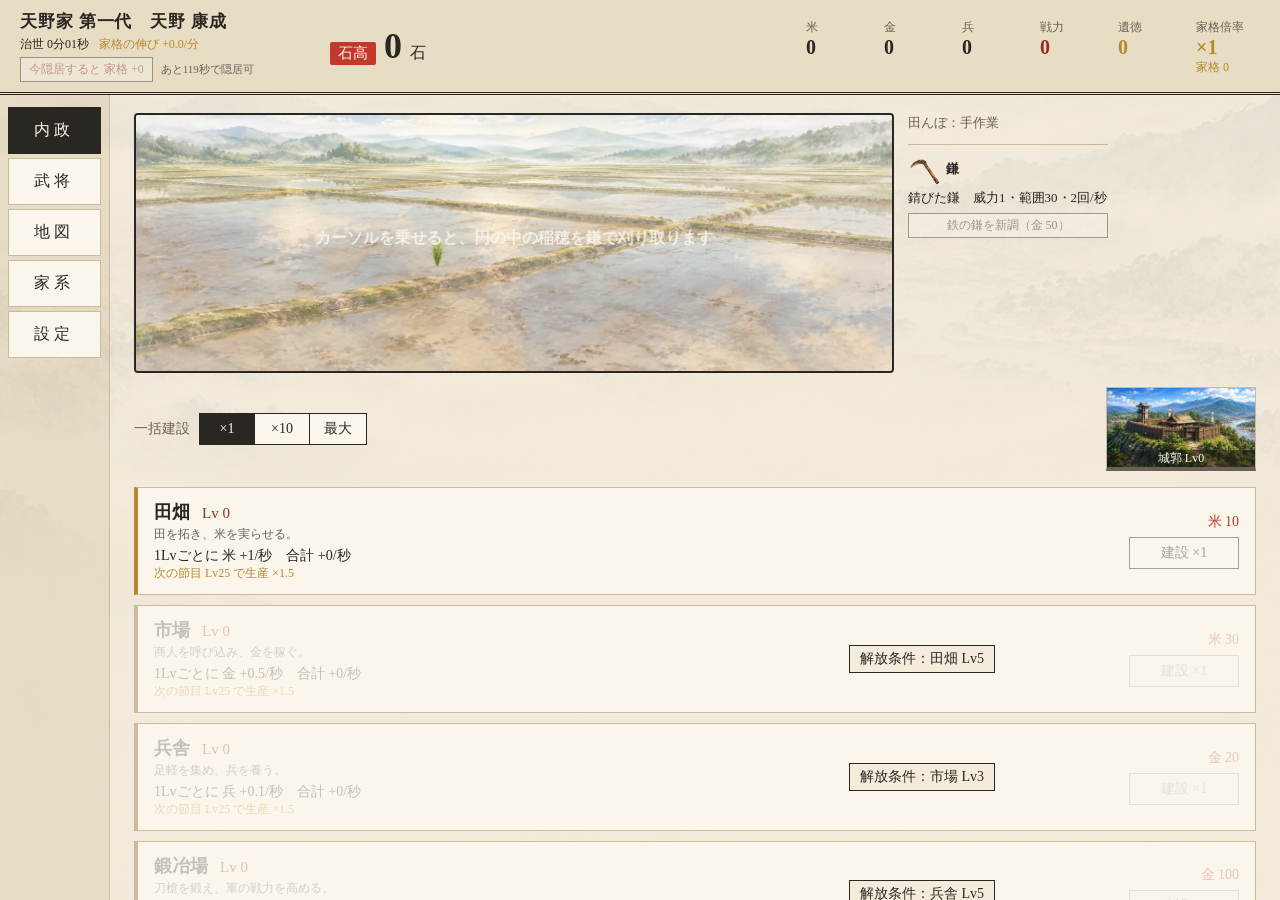
==== commit 57cb9196: "ステップ7：設定タブに各代の石高ログ、自動保存でヘッダーがずれるのを直す - 設定タブに「各代の石高ログ」：目安と実際の石高のグラフ、段階に入った代と時間、代ごとの表（目安との比・治世・合計時間） -" ====
--- a/index.html
+++ b/index.html
@@ -262,6 +262,22 @@
             <textarea id="import-text" class="save-text" placeholder="書き出した文字列をここに貼り付けて「読み込む」を押してください（今の進行は上書きされます）"></textarea>
           </div>
         </div>
+        <h3 class="settings-heading">各代の石高ログ</h3>
+        <div class="note">この周の代ごとの石高と時間を、目標カーブ（目安）と比べます。目安との比が ×1 以上（▲）なら目安より速く、1/10 未満（▼）なら大きく遅れています。</div>
+        <div class="koku-log">
+          <svg id="koku-chart" class="koku-chart" viewBox="0 0 640 220" role="img" aria-label="代ごとの石高と目安のグラフ"></svg>
+          <table class="lineage-table koku-stage-table">
+            <thead><tr><th>段階に入る</th><th>入った代</th><th>目安の代</th><th>合計時間</th></tr></thead>
+            <tbody id="koku-stage-rows"></tbody>
+          </table>
+        </div>
+        <table class="lineage-table koku-table">
+          <thead>
+            <tr><th>代</th><th>当主</th><th>段階（目安）</th><th>その代の石高</th><th>目安の石高</th><th>目安との比</th><th>治世</th><th>合計時間</th></tr>
+          </thead>
+          <tbody id="koku-rows"></tbody>
+        </table>
+
         <div id="dev-tools" class="dev-tools hidden">
           <h3>開発用</h3>
           <div class="settings-row">
--- a/css/style.css
+++ b/css/style.css
@@ -38,6 +38,7 @@
 
 /* ---- ヘッダー ---- */
 #header {
+  position: relative;
   display: flex;
   align-items: center;
   gap: 20px;
@@ -60,8 +61,8 @@
 .reign-line { display: flex; align-items: baseline; gap: 10px; margin: 3px 0 4px; font-size: 12px; white-space: nowrap; }
 .reign-text { font-variant-numeric: tabular-nums; }
 .growth-text { color: var(--gold); font-variant-numeric: tabular-nums; }
-.retire-line { display: flex; align-items: center; gap: 8px; }
-.retire-button { border-color: var(--vermilion-dark); color: var(--vermilion-dark); }
+.retire-line { display: flex; align-items: center; gap: 8px; white-space: nowrap; }
+.retire-button { flex-shrink: 0; white-space: nowrap; border-color: var(--vermilion-dark); color: var(--vermilion-dark); }
 .retire-button:disabled { opacity: 0.55; }
 /* 隠居の好機：金色に光らせる（光の層の opacity だけを点滅させる） */
 .retire-button { position: relative; }
@@ -85,7 +86,8 @@
 .retire-chance { font-size: 11px; color: var(--ink-soft); white-space: nowrap; }
 .retire-chance.is-chance { color: var(--gold); font-weight: bold; font-size: 12px; }
 .retire-chance.hidden { display: none; }
-.save-status { font-size: 11px; color: var(--ink-soft); white-space: nowrap; }
+/* 自動保存の時刻は、出ても消えてもヘッダーの高さが変わらないよう、右下の余白に重ねて出す */
+.save-status { position: absolute; right: 20px; bottom: 3px; font-size: 10px; line-height: 1; color: var(--ink-soft); white-space: nowrap; pointer-events: none; }
 
 .header-kokudaka {
   display: flex;
@@ -874,6 +876,25 @@
 .transfer-col { flex: 1; min-width: 0; }
 .save-text { width: 100%; height: 110px; resize: vertical; font-family: monospace; font-size: 11px;
   background: var(--paper-light); border: 1px solid var(--line); color: var(--ink); user-select: text; word-break: break-all; }
+
+/* 各代の石高ログ（グラフ・段階に入った代・代ごとの表） */
+.koku-log { display: flex; flex-wrap: wrap; gap: 16px; align-items: flex-start; margin: 10px 0; }
+.koku-chart { flex: 1 1 520px; min-width: 0; max-width: 640px; background: var(--paper-light); border: 1px solid var(--line); }
+.koku-stage-table { width: auto; flex-shrink: 0; }
+.koku-table td { font-variant-numeric: tabular-nums; }
+.koku-table td.koku-ahead { color: var(--gold); font-weight: bold; }
+.lineage-table td.koku-behind { color: var(--vermilion); }
+.koku-grid { stroke: var(--line); stroke-width: 1; }
+.koku-base { stroke: var(--ink-soft); stroke-width: 1; }
+.koku-stage-line { stroke: var(--gold); stroke-width: 1; stroke-dasharray: 2 4; opacity: 0.7; }
+.koku-axis { font-size: 11px; fill: var(--ink-soft); }
+.koku-axis-y { text-anchor: end; }
+.koku-axis-x { text-anchor: middle; }
+.koku-target { fill: none; stroke: var(--ink-soft); stroke-width: 1.5; stroke-dasharray: 5 4; }
+.koku-target-dot { fill: var(--ink-soft); }
+.koku-actual { fill: none; stroke: var(--vermilion); stroke-width: 2; }
+.koku-actual-dot { fill: var(--vermilion); stroke: var(--paper-light); stroke-width: 1; }
+.koku-actual-dot.current { fill: var(--paper-light); stroke: var(--vermilion); stroke-width: 2; }
 /* 家訓の画面は縦に長いので、進む・閉じるボタンを下に貼り付けておく */
 .succession-box.wide .succession-nav { position: sticky; bottom: -22px; margin: 12px -28px -22px; padding: 10px 28px;
   background: var(--paper-light); border-top: 1px solid var(--line); }
@@ -944,8 +965,8 @@
 body.has-bg #main { background: rgba(243, 236, 220, 0.86); }
 body.has-bg #tabs { background: rgba(231, 220, 196, 0.9); }
 
-/* 地図の絵があるときは、仮の川と山を隠す */
-.has-map-img .map-decor { display: none; }
+/* 地図の絵の上に重ねる和紙色の層（城・街道・部隊を見やすくする） */
+.map-wash { fill: var(--paper-light); opacity: 0.3; pointer-events: none; }
 
 /* ---- 作業画面の横：道具の小さな絵 ---- */
 .work-tool-head { display: flex; align-items: center; gap: 6px; }
@@ -1133,7 +1154,7 @@
 }
 .succession-scene.has-img { width: 100%; height: auto; aspect-ratio: 960 / 400; max-height: 22vh; }
 .succession-scene.short { height: 60px; }
-.succession-scene.short.has-img { aspect-ratio: 960 / 240; max-height: 14vh; }
+.succession-scene.short.has-img { height: auto; aspect-ratio: 960 / 240; max-height: 14vh; }
 .fresh .succession-scene { animation: scene-fade 0.6s ease-out; }
 .fresh .succession-scene .img-fill { animation: scene-zoom 8s ease-out forwards; }
 .fresh .succession-head .portrait { animation: ceremony-fade 0.6s ease-out both; }
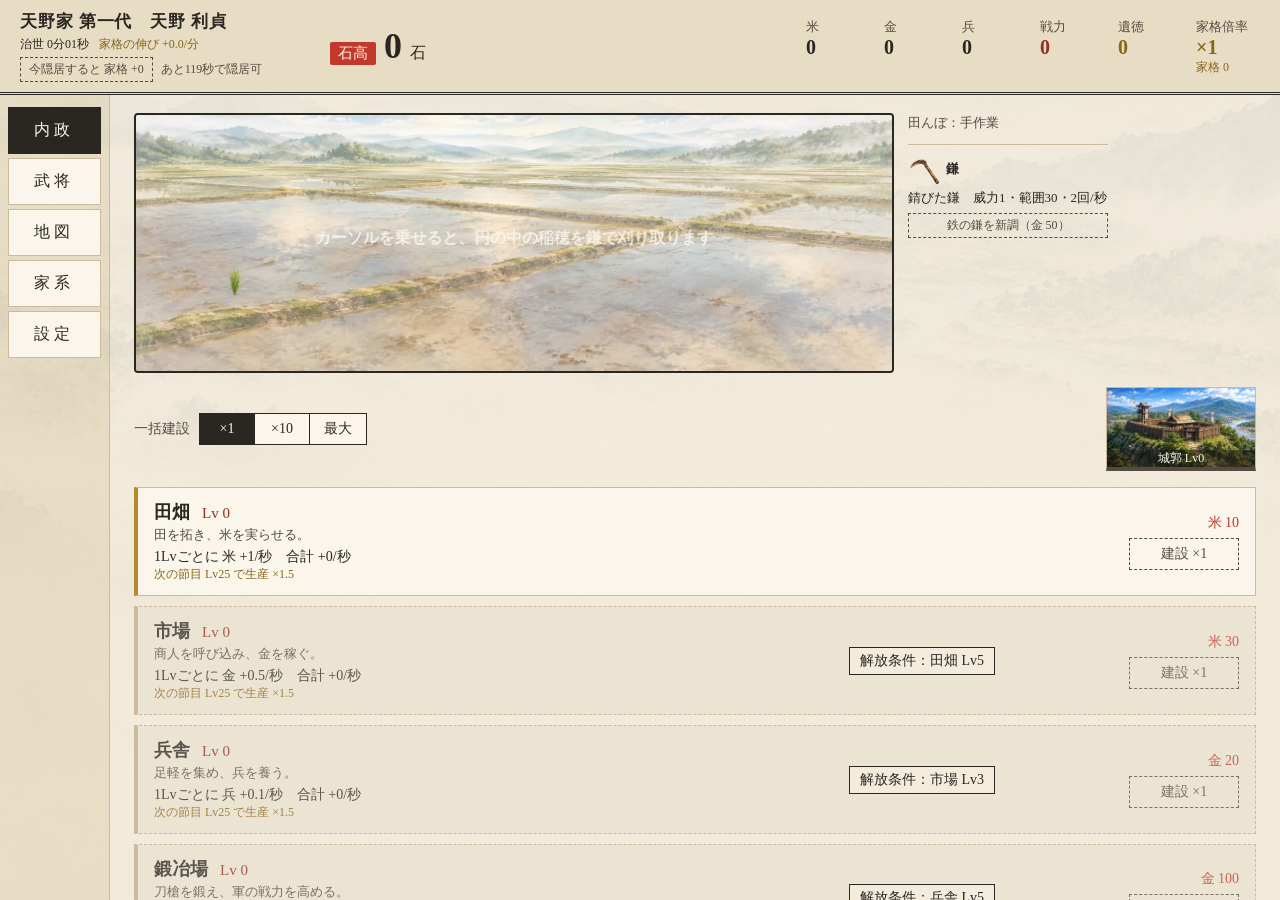
==== commit e4bba3a2: "ステップ8：スマホ対応とPWA化 - 幅600px以下はタブを画面下に、ヘッダーを4段に。地図は横に流して大きく見せ、部隊編成を地図の下に - 幅1023px以下・高さ500px以下の横向きにも合わせ" ====
--- a/index.html
+++ b/index.html
@@ -2,7 +2,14 @@
 <html lang="ja">
 <head>
   <meta charset="UTF-8">
-  <meta name="viewport" content="width=device-width, initial-scale=1">
+  <meta name="viewport" content="width=device-width, initial-scale=1, viewport-fit=cover">
+  <meta name="theme-color" content="#e7dcc4">
+  <meta name="mobile-web-app-capable" content="yes">
+  <meta name="apple-mobile-web-app-capable" content="yes">
+  <meta name="apple-mobile-web-app-title" content="戦国">
+  <link rel="manifest" href="manifest.webmanifest">
+  <link rel="icon" href="assets/icon/icon-192.png">
+  <link rel="apple-touch-icon" href="assets/icon/icon-192.png">
   <title>戦国インクリメンタル</title>
   <link rel="stylesheet" href="css/style.css">
 </head>
--- a/css/style.css
+++ b/css/style.css
@@ -3,10 +3,11 @@
   --paper-dark: #e7dcc4;
   --paper-light: #faf6ec;
   --ink: #2a2622;          /* 墨 */
-  --ink-soft: #6b6157;
+  --ink-soft: #554b41;      /* 補足の文字。和紙の地とのコントラスト 7:1 ほど */
   --vermilion: #c0392b;    /* 朱 */
   --vermilion-dark: #962d22;
   --gold: #b8892b;         /* 金 */
+  --gold-ink: #8a641a;     /* 金色の文字（--gold のままだと地との差が小さく読みにくい） */
   --line: #cbbb9c;
   --font: "Yu Mincho", "YuMincho", "Hiragino Mincho ProN", "Hiragino Mincho Pro", serif;
 }
@@ -52,7 +53,7 @@
 .house-line { display: flex; align-items: baseline; gap: 6px; white-space: nowrap; }
 .house-title { font-size: 17px; font-weight: bold; letter-spacing: 0.05em; }
 .lord-trait {
-  font-size: 11px;
+  font-size: 12px;
   padding: 1px 6px;
   background: var(--gold);
   color: var(--paper-light);
@@ -60,10 +61,10 @@
 .lord-trait.hidden { display: none; }
 .reign-line { display: flex; align-items: baseline; gap: 10px; margin: 3px 0 4px; font-size: 12px; white-space: nowrap; }
 .reign-text { font-variant-numeric: tabular-nums; }
-.growth-text { color: var(--gold); font-variant-numeric: tabular-nums; }
+.growth-text { color: var(--gold-ink); font-variant-numeric: tabular-nums; }
 .retire-line { display: flex; align-items: center; gap: 8px; white-space: nowrap; }
 .retire-button { flex-shrink: 0; white-space: nowrap; border-color: var(--vermilion-dark); color: var(--vermilion-dark); }
-.retire-button:disabled { opacity: 0.55; }
+.retire-button:disabled { border-color: var(--ink-soft); }
 /* 隠居の好機：金色に光らせる（光の層の opacity だけを点滅させる） */
 .retire-button { position: relative; }
 .retire-button.chance {
@@ -83,8 +84,8 @@
   from { opacity: 0.2; }
   to { opacity: 1; }
 }
-.retire-chance { font-size: 11px; color: var(--ink-soft); white-space: nowrap; }
-.retire-chance.is-chance { color: var(--gold); font-weight: bold; font-size: 12px; }
+.retire-chance { font-size: 12px; color: var(--ink-soft); white-space: nowrap; }
+.retire-chance.is-chance { color: var(--gold-ink); font-weight: bold; font-size: 12px; }
 .retire-chance.hidden { display: none; }
 /* 自動保存の時刻は、出ても消えてもヘッダーの高さが変わらないよう、右下の余白に重ねて出す */
 .save-status { position: absolute; right: 20px; bottom: 3px; font-size: 10px; line-height: 1; color: var(--ink-soft); white-space: nowrap; pointer-events: none; }
@@ -120,11 +121,11 @@
   flex-direction: column;
   min-width: 64px;
 }
-.res[data-res="prestige"] .res-value { color: var(--gold); }
-.res[data-res="virtue"] .res-value { color: var(--gold); }
-.res-name { font-size: 12px; color: var(--ink-soft); }
+.res[data-res="prestige"] .res-value { color: var(--gold-ink); }
+.res[data-res="virtue"] .res-value { color: var(--gold-ink); }
+.res-name { font-size: 13px; color: var(--ink-soft); }
 .res-value { font-size: 20px; font-weight: bold; font-variant-numeric: tabular-nums; }
-.res-rate { font-size: 12px; color: var(--gold); height: 15px; }
+.res-rate { font-size: 12px; color: var(--gold-ink); height: 15px; }
 .res[data-res="power"] .res-value { color: var(--vermilion-dark); }
 
 /* ---- レイアウト ---- */
@@ -179,7 +180,8 @@
   font-size: 14px;
 }
 .btn:hover:not(:disabled) { background: #fff; }
-.btn:disabled { opacity: 0.4; cursor: default; }
+/* 押せないボタンは薄くせず、点線の枠と灰色の文字で示す */
+.btn:disabled { cursor: default; color: var(--ink-soft); border-style: dashed; border-color: var(--ink-soft); background: transparent; }
 .btn-danger { border-color: var(--vermilion); color: var(--vermilion); }
 
 /* ---- 内政 ---- */
@@ -208,6 +210,8 @@
   border-radius: 4px;
   background: #8f9a5c;
   cursor: none; /* OS のカーソルは隠し、道具の絵を出す（作業画面の外では元に戻る） */
+  touch-action: none; /* 指でなぞっても画面がスクロール・拡大しない */
+  -webkit-touch-callout: none;
 }
 .work-side {
   flex: 0 0 200px;
@@ -254,9 +258,9 @@
 .facility-head { display: flex; align-items: baseline; gap: 12px; }
 .facility-name { font-size: 18px; font-weight: bold; }
 .facility-level { font-size: 15px; color: var(--vermilion-dark); }
-.facility-desc { font-size: 12px; color: var(--ink-soft); margin: 2px 0 4px; }
+.facility-desc { font-size: 13px; color: var(--ink-soft); margin: 2px 0 4px; }
 .facility-effect { font-size: 14px; }
-.facility-milestone { font-size: 12px; color: var(--gold); min-height: 15px; }
+.facility-milestone { font-size: 12px; color: var(--gold-ink); min-height: 15px; }
 
 .facility-action {
   width: 220px;
@@ -271,9 +275,10 @@
 .build-button { min-width: 110px; }
 
 .facility-lock { display: none; }
-.facility.locked { border-left-color: var(--line); }
+/* 未解放の施設は薄くしすぎず、灰色の地と点線の枠で示す */
+.facility.locked { border-left-color: var(--line); border-style: dashed; border-left-style: solid; background: #ece4d3; }
 .facility.locked > .facility-info,
-.facility.locked > .facility-action { opacity: 0.25; }
+.facility.locked > .facility-action { opacity: 0.75; }
 .facility.locked .facility-lock {
   display: block;
   position: absolute;
@@ -315,7 +320,7 @@
 .recruit-cost.short { color: var(--vermilion); }
 
 .generals-summary { font-size: 15px; line-height: 1.8; }
-.domestic-mult { font-size: 20px; font-weight: bold; color: var(--gold); margin: 0 6px; }
+.domestic-mult { font-size: 20px; font-weight: bold; color: var(--gold-ink); margin: 0 6px; }
 
 .general-list {
   display: grid;
@@ -359,7 +364,7 @@
 .general-name { font-size: 17px; font-weight: bold; }
 .epithet { font-size: 13px; color: var(--vermilion-dark); }
 .rarity-badge {
-  font-size: 11px;
+  font-size: 12px;
   padding: 1px 6px;
   border: 1px solid var(--ink-soft);
   color: var(--ink-soft);
@@ -370,12 +375,12 @@
 .general-stats { display: flex; gap: 12px; margin: 6px 0; font-size: 13px; }
 .stat-name { color: var(--ink-soft); margin-right: 3px; }
 .stat-value { font-weight: bold; font-variant-numeric: tabular-nums; }
-.stat-key .stat-value { color: var(--gold); }
+.stat-key .stat-value { color: var(--gold-ink); }
 
 .assign-buttons { display: flex; }
 .assign-button { font-size: 13px; padding: 3px 10px; margin-right: -1px; }
 .assign-button.active { background: var(--ink); color: var(--paper-light); }
-.general-effect { font-size: 12px; color: var(--gold); min-height: 15px; margin-top: 4px; }
+.general-effect { font-size: 13px; color: var(--gold-ink); min-height: 15px; margin-top: 4px; }
 .general-option { display: flex; align-items: center; gap: 6px; margin-top: 6px; font-size: 13px; }
 .general-option-label { color: var(--ink-soft); flex-shrink: 0; }
 .general-select {
@@ -414,7 +419,7 @@
 }
 .map-title { font-size: 18px; font-weight: bold; letter-spacing: 0.1em; }
 .map-hint { font-size: 14px; color: var(--vermilion-dark); }
-.heirloom-line { margin-left: auto; font-size: 13px; color: var(--gold); font-weight: bold; }
+.heirloom-line { margin-left: auto; font-size: 13px; color: var(--gold-ink); font-weight: bold; }
 
 .pacified-maps { display: flex; flex-wrap: wrap; gap: 10px; margin-top: 10px; }
 .pacified-maps.hidden, .far-powers.hidden { display: none; }
@@ -513,14 +518,14 @@
   margin-top: 10px;
   padding: 8px 12px;
   background: #3a3530;
-  color: #cfc6b4;
-  font-size: 12px;
+  color: #e2dacb;
+  font-size: 13px;
   line-height: 1.9;
 }
 .far-row { display: flex; gap: 12px; }
-.far-stage { flex-shrink: 0; width: 120px; color: #9d9381; }
+.far-stage { flex-shrink: 0; width: 120px; color: #cfc4ad; }
 .far-list { display: flex; flex-wrap: wrap; gap: 4px 14px; }
-.far-item.boss .far-name { color: #d9a25a; }
+.far-item.boss .far-name { color: #f0b860; font-weight: bold; }
 .far-troops { margin-left: 4px; color: #e7dcc4; font-weight: bold; }
 
 .map-side {
@@ -774,15 +779,15 @@
 .ceremony-person { display: flex; flex-direction: column; align-items: center; gap: 6px; }
 .ceremony-person.prev { opacity: 0.6; }
 .ceremony-caption { font-size: 13px; }
-.ceremony-arrow { font-size: 28px; color: var(--gold); }
+.ceremony-arrow { font-size: 28px; color: var(--gold-ink); }
 .ceremony-title { text-align: center; margin: 4px 0; font-size: 24px; letter-spacing: 0.15em; color: var(--vermilion-dark); }
-.ceremony-prestige { text-align: center; font-size: 16px; color: var(--gold); font-weight: bold; }
+.ceremony-prestige { text-align: center; font-size: 16px; color: var(--gold-ink); font-weight: bold; }
 
 /* 特性の格 */
 .trait-block { display: flex; flex-direction: column; gap: 4px; width: 100%; }
 .trait-row { padding: 3px 4px; border-top: 1px dotted var(--line); }
-.trait-stars { color: var(--gold); letter-spacing: -1px; }
-.trait-grade-name { font-size: 11px; margin-left: 4px; padding: 0 4px; border: 1px solid var(--gold); color: var(--gold); }
+.trait-stars { color: var(--gold-ink); letter-spacing: -1px; }
+.trait-grade-name { font-size: 12px; margin-left: 4px; padding: 0 4px; border: 1px solid var(--gold); color: var(--gold-ink); }
 .trait-row.grade-4 .trait-grade-name, .trait-row.grade-5 .trait-grade-name { background: var(--gold); color: var(--paper-light); }
 .heir-card.rare { border-color: var(--gold); box-shadow: 0 0 0 2px var(--gold), 0 0 14px rgba(184, 137, 43, 0.45); }
 .heir-card.legendary { background: #fff7e3; box-shadow: 0 0 0 3px var(--vermilion), 0 0 18px rgba(192, 57, 43, 0.4); }
@@ -807,7 +812,7 @@
 .retainer-card:disabled { opacity: 0.45; cursor: default; }
 .retainer-head { display: flex; align-items: baseline; gap: 6px; }
 .retainer-stats { font-size: 12px; color: var(--ink-soft); margin-top: 3px; }
-.fudai-badge { font-size: 11px; padding: 1px 6px; background: var(--ink); color: var(--paper-light); }
+.fudai-badge { font-size: 12px; padding: 1px 6px; background: var(--ink); color: var(--paper-light); }
 
 /* 旧領 */
 .node.former .node-body { stroke: var(--gold); stroke-dasharray: 5 3; stroke-width: 3; }
@@ -821,7 +826,7 @@
 .lineage-top { display: flex; gap: 32px; flex-wrap: wrap; }
 .lineage-stat { display: flex; align-items: baseline; gap: 8px; }
 .lineage-stat .label { font-size: 13px; color: var(--ink-soft); }
-.lineage-big { font-size: 24px; font-weight: bold; color: var(--gold); }
+.lineage-big { font-size: 24px; font-weight: bold; color: var(--gold-ink); }
 .lineage-table { width: 100%; border-collapse: collapse; font-size: 14px; background: var(--paper-light); }
 .lineage-table th, .lineage-table td { padding: 5px 8px; border-bottom: 1px solid var(--line); text-align: left; white-space: nowrap; }
 .lineage-table th { font-size: 12px; color: var(--ink-soft); font-weight: normal; background: var(--paper-dark); }
@@ -851,20 +856,34 @@
 .succession-box.wide { width: 980px; max-height: calc(100vh - 32px); overflow-y: auto; }
 .succession-precepts { margin: 8px 0; }
 .precept-head { display: flex; align-items: baseline; gap: 14px; flex-wrap: wrap; margin-bottom: 8px; }
-.precept-virtue { font-size: 18px; font-weight: bold; color: var(--gold); white-space: nowrap; }
+.precept-virtue { font-size: 18px; font-weight: bold; color: var(--gold-ink); white-space: nowrap; }
 .precept-grid { display: grid; grid-template-columns: repeat(3, minmax(0, 1fr)); gap: 10px; }
 .precept-branch { padding: 6px; background: var(--paper); border: 1px solid var(--line); }
-.precept-branch-name { font-size: 13px; letter-spacing: 0.3em; color: var(--ink-soft); border-bottom: 1px solid var(--line);
-  margin-bottom: 6px; padding-bottom: 2px; }
-.precept-card { padding: 6px 8px; margin-bottom: 6px; background: #fff; border: 1px solid var(--line); border-left: 3px solid var(--line); }
-.precept-card.learned { border-left-color: var(--gold); background: #fffaf0; }
-.precept-card.locked { opacity: 0.45; }
+.precept-branch-name { font-size: 15px; font-weight: bold; letter-spacing: 0.3em; color: var(--ink); border-bottom: 2px solid var(--line);
+  margin-bottom: 8px; padding-bottom: 3px; }
+/* 状態は文字を薄くせず、左の太線・背景・枠・印で見分ける
+   習得できる＝朱の太線と白地、習得済み＝金の太線と淡い金地、前提が未習得＝灰色地と点線の枠、遺徳不足＝細い枠のまま */
+.precept-card { padding: 8px 10px; margin-bottom: 8px; background: #fff; color: var(--ink);
+  border: 1px solid var(--line); border-left: 5px solid var(--line); }
+.precept-card.learned { border-left-color: var(--gold); background: #fff6e0; }
+.precept-card.state-can { border-color: var(--vermilion); border-left-color: var(--vermilion); box-shadow: 0 0 0 1px var(--vermilion) inset; }
+.precept-card.state-locked { background: #e6dece; border-style: dashed; border-left-style: solid; border-left-color: #9a8f80; }
 .precept-top { display: flex; justify-content: space-between; align-items: baseline; gap: 6px; }
-.precept-name { font-weight: bold; }
-.precept-level { font-size: 12px; color: var(--ink-soft); white-space: nowrap; }
-.precept-now { font-size: 12px; color: var(--vermilion-dark); }
-.precept-next, .precept-req { font-size: 12px; color: var(--ink-soft); }
-.precept-learn { margin-top: 4px; width: 100%; }
+.precept-name { font-size: 16px; font-weight: bold; }
+.precept-level { font-size: 13px; font-weight: bold; color: var(--ink-soft); white-space: nowrap; }
+.precept-badge { display: inline-block; margin: 3px 0 4px; padding: 1px 7px; font-size: 12px; font-weight: bold;
+  border: 1px solid var(--ink-soft); color: var(--ink-soft); background: var(--paper-light); }
+.state-can .precept-badge { background: var(--vermilion); border-color: var(--vermilion); color: #fff; }
+.state-max .precept-badge { background: var(--gold-ink); border-color: var(--gold-ink); color: #fff; }
+.state-locked .precept-badge { border-style: dashed; background: transparent; }
+.precept-now { font-size: 14px; font-weight: bold; color: var(--vermilion-dark); line-height: 1.5; }
+.precept-now.none { font-weight: normal; color: var(--ink-soft); }
+.precept-next { font-size: 14px; color: var(--ink); line-height: 1.5; }
+.precept-req { font-size: 13px; color: var(--ink-soft); line-height: 1.5; }
+.state-locked .precept-req { color: var(--vermilion-dark); font-weight: bold; }
+.precept-learn { margin-top: 6px; width: 100%; font-size: 14px; }
+.state-can .precept-learn { background: var(--vermilion); border-color: var(--vermilion-dark); color: #fff; font-weight: bold; }
+.state-can .precept-learn:hover { background: var(--vermilion-dark); }
 
 /* 自動普請 */
 .auto-build { display: flex; align-items: center; gap: 4px; font-size: 14px; margin-left: 8px; cursor: pointer; }
@@ -882,7 +901,7 @@
 .koku-chart { flex: 1 1 520px; min-width: 0; max-width: 640px; background: var(--paper-light); border: 1px solid var(--line); }
 .koku-stage-table { width: auto; flex-shrink: 0; }
 .koku-table td { font-variant-numeric: tabular-nums; }
-.koku-table td.koku-ahead { color: var(--gold); font-weight: bold; }
+.koku-table td.koku-ahead { color: var(--gold-ink); font-weight: bold; }
 .lineage-table td.koku-behind { color: var(--vermilion); }
 .koku-grid { stroke: var(--line); stroke-width: 1; }
 .koku-base { stroke: var(--ink-soft); stroke-width: 1; }
@@ -939,7 +958,7 @@
 
 /* 家系タブ：天下統一の記録と周回 */
 .unified-box { display: flex; align-items: center; gap: 12px; margin: 14px 0 0; padding: 8px 12px;
-  border: 1px solid var(--gold); background: var(--paper-light); color: var(--gold); font-weight: bold; }
+  border: 1px solid var(--gold); background: var(--paper-light); color: var(--gold-ink); font-weight: bold; }
 .unified-box.hidden, .cycle-box.hidden { display: none; }
 .dev-speed-label { font-size: 14px; color: var(--ink-soft); }
 
@@ -1129,11 +1148,11 @@
   color: var(--ink-soft);
   font-size: 13px;
 }
-.heirloom-item.owned .heirloom-icon { border-color: var(--gold); color: var(--gold); font-weight: bold; }
-.heirloom-icon.large { width: 64px; height: 64px; border-color: var(--gold); color: var(--gold); font-size: 15px; font-weight: bold; }
+.heirloom-item.owned .heirloom-icon { border-color: var(--gold); color: var(--gold-ink); font-weight: bold; }
+.heirloom-icon.large { width: 64px; height: 64px; border-color: var(--gold); color: var(--gold-ink); font-size: 15px; font-weight: bold; }
 .heirloom-get { display: flex; align-items: center; gap: 12px; margin-top: 10px; padding: 8px 10px;
   background: #fbf3e2; border: 1px solid var(--gold); animation: heirloom-in 0.8s ease-out 0.3s both; }
-.heirloom-get-name { font-weight: bold; color: var(--gold); }
+.heirloom-get-name { font-weight: bold; color: var(--gold-ink); }
 @keyframes heirloom-in {
   0% { opacity: 0; transform: scale(0.8); }
   60% { opacity: 1; transform: scale(1.05); }
@@ -1223,3 +1242,134 @@
 @media (prefers-reduced-motion: reduce) {
   *, *::before, *::after { animation: none !important; transition: none !important; }
 }
+
+/* ==== スマホ・タブレット（ステップ8）。PC（幅1024px以上・高さ501px以上）の見た目は変えない ==== */
+
+/* 幅1023px以下（タブレット・スマホの横画面）：最低幅をなくし、並びを折り返す */
+@media (max-width: 1023px) {
+  body { min-width: 0; min-height: 0; }
+  .work-panel { flex-wrap: wrap; }
+  .work-canvas { flex: 1 1 100%; max-width: none; }
+  .work-side { flex: 1 1 100%; flex-direction: row; flex-wrap: wrap; gap: 10px 16px; }
+  .work-side > * { flex: 1 1 180px; }
+  .work-tool, .work-mine-box { border-top: none; padding-top: 0; }
+  .map-layout { flex-direction: column; align-items: stretch; }
+  .map-side { width: auto; }
+  .general-list { grid-template-columns: repeat(auto-fill, minmax(300px, 1fr)); }
+  .transfer { flex-direction: column; }
+  /* 表は横に流せるようにする（画面からはみ出さない） */
+  .lineage-table { display: block; overflow-x: auto; }
+  .precept-grid { grid-template-columns: repeat(2, minmax(0, 1fr)); }
+}
+
+/* 高さが低い横画面（スマホの横向き）：ヘッダーとタブを詰める */
+@media (max-height: 500px) and (orientation: landscape) {
+  #header { gap: 10px; padding: 4px 12px; }
+  .header-house { width: auto; flex-shrink: 1; min-width: 0; }
+  .house-title { font-size: 15px; }
+  .reign-line { margin: 1px 0 2px; }
+  .header-kokudaka { min-width: 0; }
+  .kokudaka-value { font-size: 24px; }
+  .header-kokudaka .label { font-size: 13px; }
+  .header-resources { gap: 6px; }
+  .res { min-width: 46px; }
+  .res-value { font-size: 16px; }
+  .res-rate { display: none; }
+  .save-status { display: none; }
+  #tabs { width: 72px; padding: 6px 4px; }
+  .tab { padding: 8px 0; font-size: 14px; letter-spacing: 0.1em; }
+  #main { padding: 10px 14px; }
+  .modal-box, .succession-box, .ending-box, .event-box { max-height: calc(100vh - 12px); overflow-y: auto; padding: 12px 16px; }
+  .precept-box { max-height: calc(100vh - 12px); }
+  .ending-image.has-img { max-height: 24vh; }
+}
+
+/* 幅600px以下（スマホの縦向き）：タブを画面下に、ヘッダーの数値を2段に */
+@media (max-width: 600px) {
+  body { font-size: 15px; }
+  /* ヘッダー：1段目 家名、2段目 治世、3段目 石高と隠居ボタン、4段目 米・金・兵などの数値（6列） */
+  #header { flex-wrap: wrap; align-items: center; gap: 2px 10px; padding: 6px 10px 6px; }
+  .header-house { display: contents; }
+  .house-line { order: 1; flex: 1 1 100%; flex-wrap: wrap; white-space: normal; }
+  .house-title { font-size: 16px; }
+  .reign-line { order: 2; flex: 1 1 100%; margin: 0; flex-wrap: wrap; }
+  .header-kokudaka { order: 3; min-width: 0; }
+  .kokudaka-value { font-size: 26px; }
+  .retire-line { order: 4; margin-left: auto; flex-direction: column; align-items: flex-end; gap: 2px; }
+  .retire-button { padding: 6px 10px; font-size: 13px; }
+  .retire-chance { font-size: 12px; }
+  .header-resources { order: 5; width: 100%; margin-left: 0; display: grid; grid-template-columns: repeat(6, minmax(0, 1fr)); gap: 2px; }
+  .res { min-width: 0; text-align: center; }
+  .res-name { font-size: 12px; }
+  .res-value { font-size: 15px; white-space: nowrap; }
+  .res-rate { font-size: 11px; height: 14px; white-space: nowrap; }
+  /* 自動保存の時刻は、狭い画面では置き場が無いので出さない（設定タブに「10秒ごとに自動でセーブ」とある） */
+  .save-status { display: none; }
+
+  #layout { flex-direction: column; }
+  #main { order: 1; padding: 10px 10px 16px; }
+  #tabs {
+    order: 2; width: auto; flex-direction: row; gap: 4px;
+    padding: 6px 6px calc(6px + env(safe-area-inset-bottom));
+    border-right: none; border-top: 2px solid var(--ink);
+  }
+  .tab { flex: 1; padding: 12px 0; font-size: 15px; letter-spacing: 0.05em; }
+
+  /* 内政 */
+  .domestic-top { flex-wrap: wrap; gap: 10px; }
+  .castle-image { margin-left: auto; }
+  .facility { flex-wrap: wrap; gap: 8px; padding: 10px 12px; }
+  .facility-action { width: 100%; flex-direction: row; align-items: center; justify-content: space-between; }
+  .facility.locked .facility-lock { position: static; transform: none; order: -1; width: 100%; text-align: center; }
+  .facility-name { font-size: 17px; }
+
+  /* 武将 */
+  .generals-top { flex-direction: column; align-items: stretch; gap: 10px; }
+  .recruit-button { width: 100%; }
+  .general-list { grid-template-columns: 1fr; }
+
+  /* 地図 */
+  .map-header { flex-wrap: wrap; }
+  .far-row { flex-direction: column; gap: 0; }
+  .far-stage { width: auto; }
+
+  /* 家系・設定 */
+  .lineage-top { gap: 10px 20px; }
+  .lineage-big { font-size: 20px; }
+  .heirloom-list { grid-template-columns: 1fr; }
+  .koku-chart { flex-basis: 100%; }
+  .koku-stage-table { width: 100%; }
+  .settings-row { flex-wrap: wrap; }
+
+  /* 画面いっぱいのモーダル */
+  .modal { align-items: flex-start; padding: 8px; overflow-y: auto; }
+  .modal-box, .succession-box, .succession-box.wide, .precept-box, .event-box, .ending-box {
+    width: 100%; max-width: 100%; max-height: calc(100vh - 16px); overflow-y: auto; padding: 14px 14px;
+  }
+  .succession-box.wide .succession-nav { margin: 12px -14px -14px; padding: 10px 14px; bottom: -14px; }
+  .precept-foot { margin: 12px -14px -14px; padding: 10px 14px; bottom: -14px; }
+  .precept-grid { grid-template-columns: 1fr; }
+  .precept-card { margin-left: 0 !important; }
+  .heir-list { grid-template-columns: repeat(auto-fit, minmax(140px, 1fr)); }
+  .ending-buttons { flex-wrap: wrap; }
+}
+
+/* 指で操作する画面：ボタンを押しやすい大きさにする */
+@media (pointer: coarse), (max-width: 600px) {
+  .btn { min-height: 40px; }
+  .btn-small { min-height: 36px; font-size: 13px; padding: 6px 10px; }
+  .general-card .btn, .assign-buttons .btn { min-height: 34px; }
+  .form-troops { height: 32px; }
+}
+
+/* スマホの縦向き：地図は横に流して大きく見せ（城の名前を読める・押せる大きさに）、部隊編成を地図のすぐ下に出す */
+@media (max-width: 600px) {
+  .map-column { display: contents; }
+  .map-header { order: 1; }
+  .map-frame { order: 2; overflow-x: auto; -webkit-overflow-scrolling: touch; }
+  .map-svg { width: 760px; max-width: none; }
+  .map-side { order: 3; }
+  .far-powers { order: 4; margin-top: 0; }
+  .pacified-maps { order: 5; }
+  .map-layout { gap: 10px; }
+}
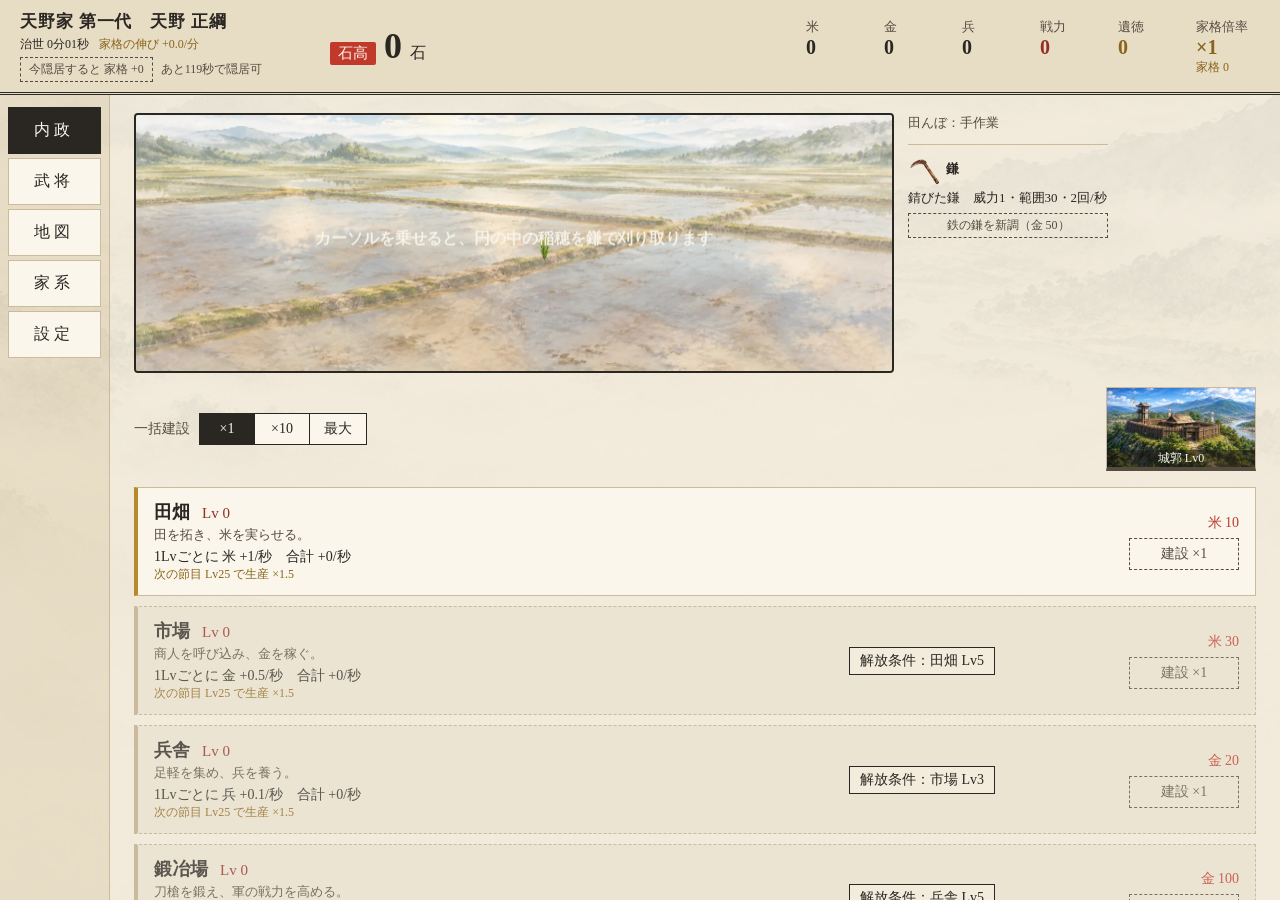
==== commit 7708ec97: "稲刈り・金山をスマホの指で遊びやすくする - スマホの縦向きでは作業画面を縦長（380×520、岩 6×8・2段で1間）にする - 指のときは稲穂・道具・当たる円・数字を大きく、道具を指より70px上" ====
--- a/index.html
+++ b/index.html
@@ -249,6 +249,10 @@
           <button id="reset-button" class="btn btn-danger">データ削除</button>
           <span class="note">セーブデータを消して最初からやり直します。</span>
         </div>
+        <div id="vibrate-row" class="settings-row">
+          <label class="check-label"><input type="checkbox" id="vibrate-check" checked> 刈れた・掘れたときに震える</label>
+          <span class="note">指で稲刈り・金山をしているときに、取れるたびに短く震えます（Android のスマホ。iPhone は震えません）。</span>
+        </div>
 
         <h3 class="settings-heading">セーブの書き出し・読み込み</h3>
         <div class="note">別のPCへ移すときは、ここで書き出した文字列を、移した先の「読み込み」に貼り付けてください。</div>
--- a/css/style.css
+++ b/css/style.css
@@ -230,6 +230,28 @@
 .work-tool-buy, .work-blast { width: 100%; }
 .work-mine-box { border-top: 1px solid var(--line); padding-top: 8px; }
 .work-depth { margin-bottom: 6px; }
+.work-canvas { -webkit-user-select: none; user-select: none; }
+
+/* 刈れた・掘れた米粒・金の粒が、ヘッダーの数字へ飛ぶ（workview.js が作って消す） */
+.fly-grain {
+  position: fixed;
+  z-index: 60;
+  pointer-events: none;
+  background: center / contain no-repeat;
+  will-change: transform;
+  filter: drop-shadow(0 1px 1px rgba(42, 38, 34, 0.6));
+}
+.fly-grain.plain { border-radius: 50%; background-color: #f4e3a1; }
+.fly-grain.plain.gold { background-color: #f2c544; }
+/* 粒が届いた数字を一瞬大きくする */
+.res-value.bump { animation: res-bump 0.3s ease-out; }
+@keyframes res-bump {
+  0% { transform: scale(1); }
+  35% { transform: scale(1.25); color: var(--gold-ink); }
+  100% { transform: scale(1); }
+}
+.check-label { display: flex; align-items: center; gap: 6px; cursor: pointer; white-space: nowrap; }
+.check-label input { width: 18px; height: 18px; }
 
 .bulk-area { display: flex; align-items: center; gap: 10px; }
 .bulk-label { font-size: 14px; color: var(--ink-soft); }
@@ -1372,4 +1394,6 @@
   .far-powers { order: 4; margin-top: 0; }
   .pacified-maps { order: 5; }
   .map-layout { gap: 10px; }
-}
+  /* 作業画面（縦長）は左右の余白に少しはみ出して広げ、岩・稲穂を大きく見せる */
+  .work-canvas { flex-basis: calc(100% + 12px); margin: 0 -6px; }
+}
